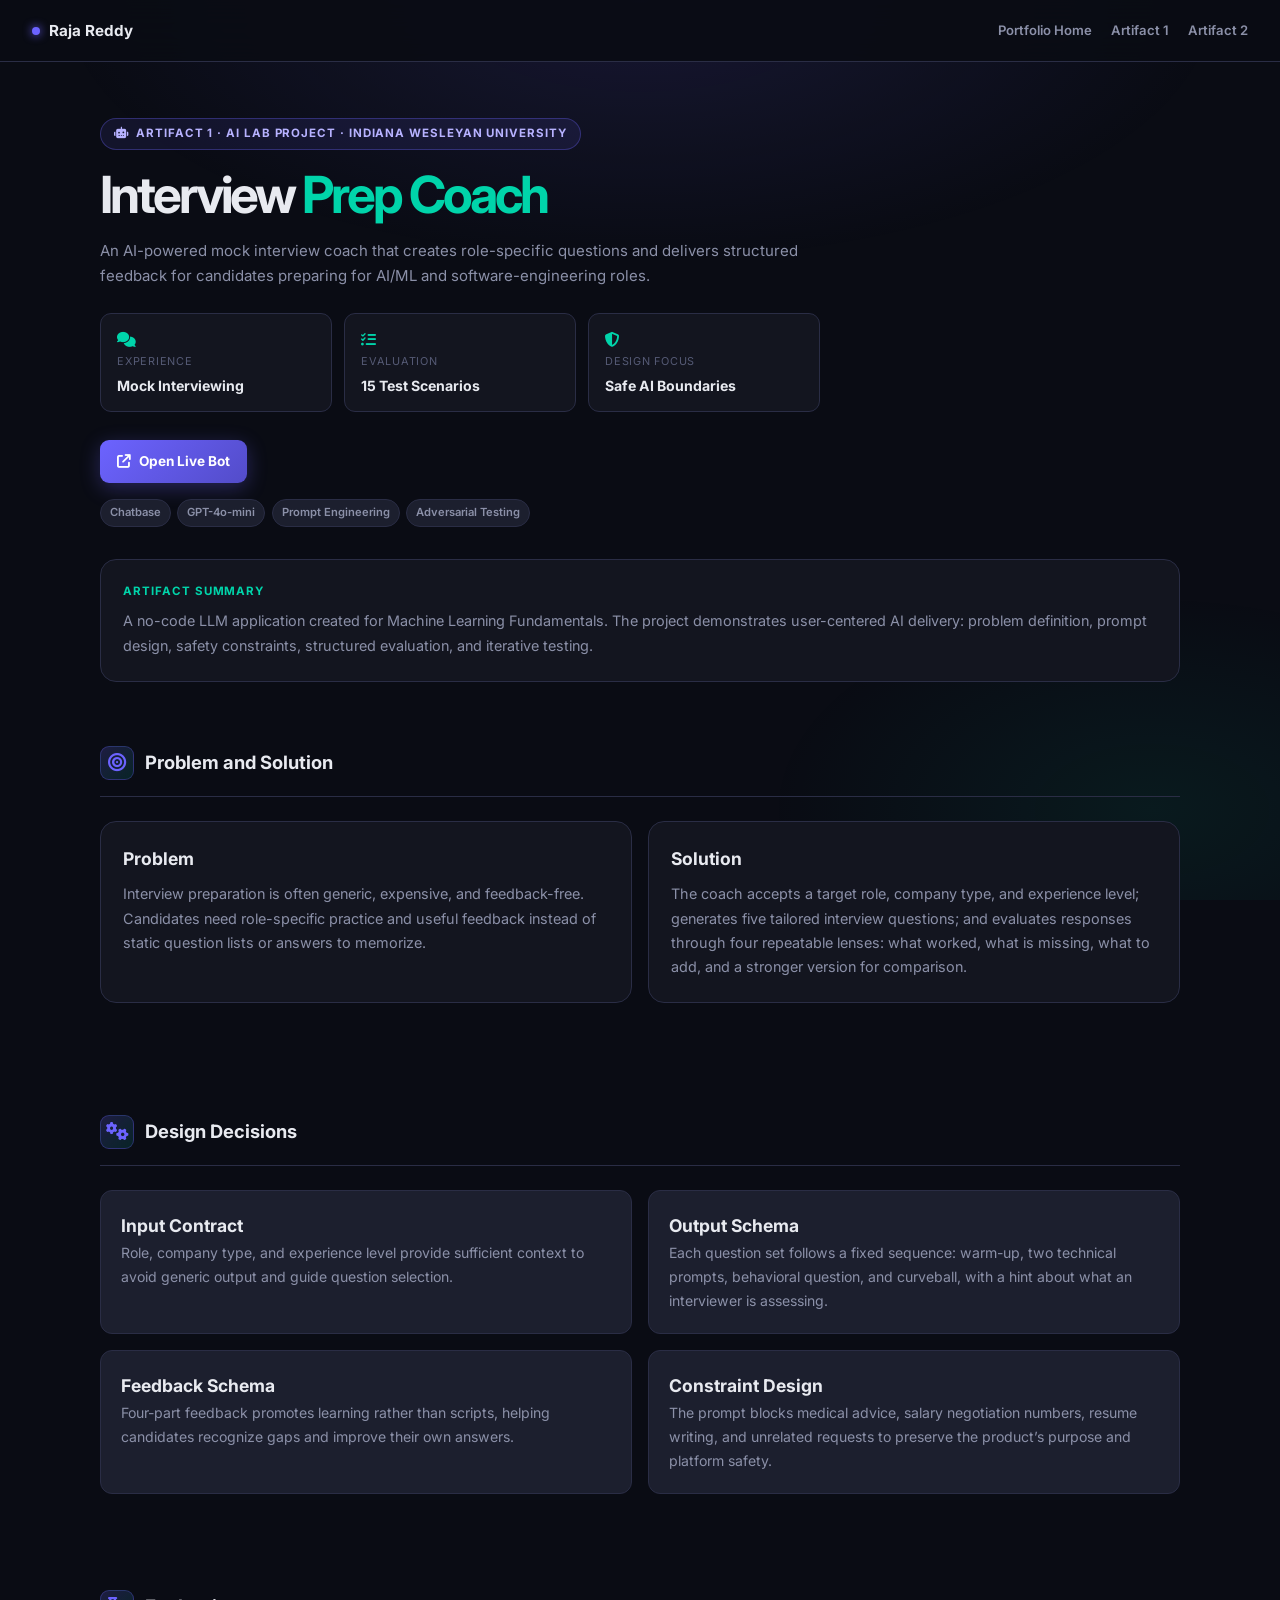
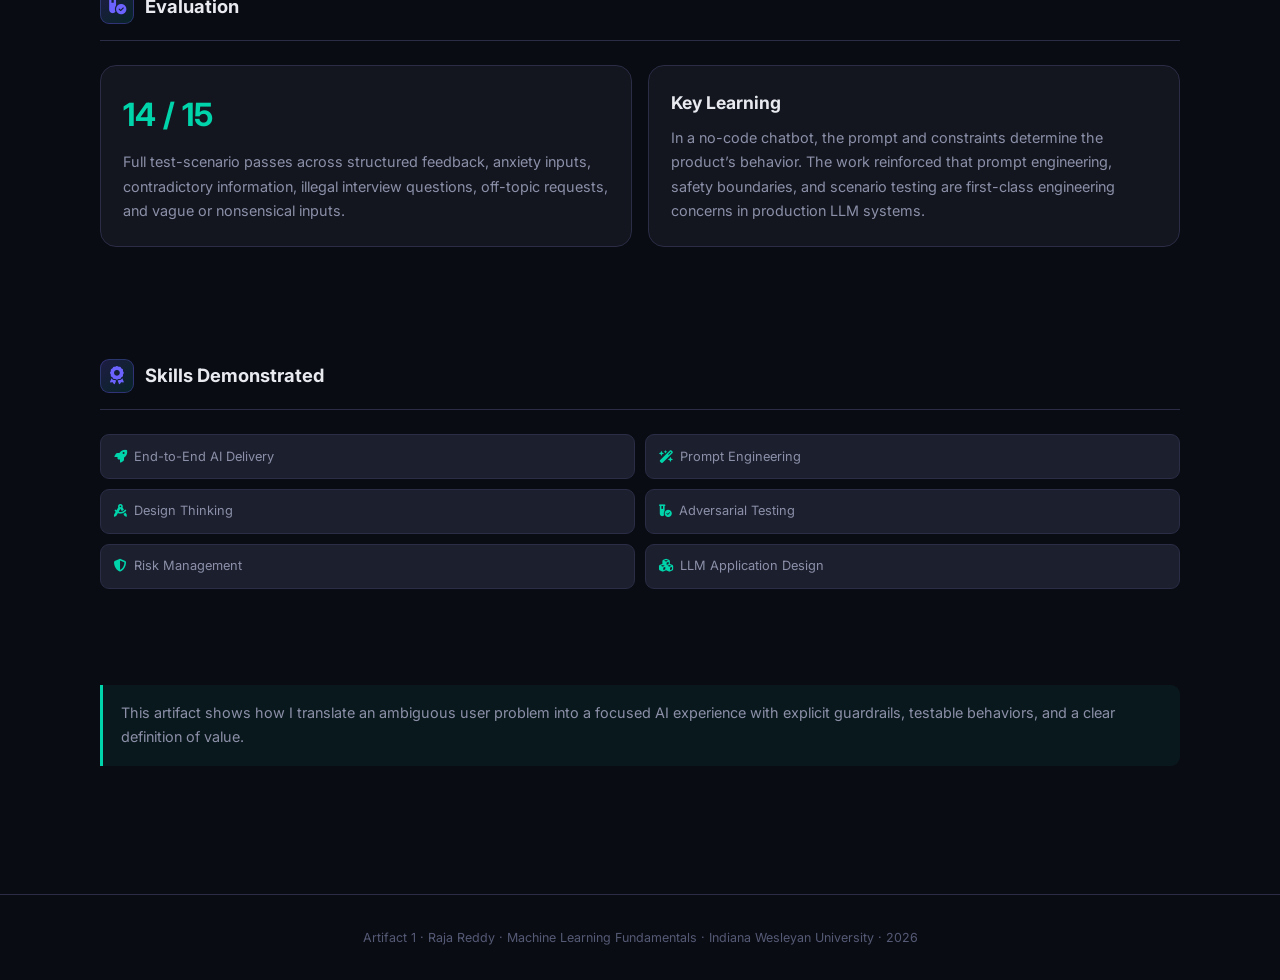
==== artifact-1.html @ a3d0f8ee "Reorganize portfolio into artifact pages" ====
<!doctype html>
<html lang="en">
<head>
  <meta charset="utf-8" />
  <meta name="viewport" content="width=device-width, initial-scale=1" />
  <title>Artifact 1 | Interview Prep Coach</title>
  <link rel="preconnect" href="https://fonts.googleapis.com" />
  <link rel="preconnect" href="https://fonts.gstatic.com" crossorigin />
  <link href="https://fonts.googleapis.com/css2?family=Inter:wght@400;500;600;700;800&family=JetBrains+Mono:wght@400;500&display=swap" rel="stylesheet" />
  <link href="https://cdnjs.cloudflare.com/ajax/libs/font-awesome/6.5.0/css/all.min.css" rel="stylesheet" />
  <link href="portfolio.css" rel="stylesheet" />
</head>
<body>
  <nav><a class="brand" href="home.html"><span class="brand-dot"></span> Raja Reddy</a><div class="nav-links"><a href="home.html">Portfolio Home</a><a href="artifact-1.html">Artifact 1</a><a href="artifact-2.html">Artifact 2</a></div></nav>
  <main class="wrap content">
    <header class="page-hero"><span class="eyebrow"><i class="fa-solid fa-robot"></i> Artifact 1 · AI Lab Project · Indiana Wesleyan University</span><h1>Interview <span>Prep Coach</span></h1><p>An AI-powered mock interview coach that creates role-specific questions and delivers structured feedback for candidates preparing for AI/ML and software-engineering roles.</p><div class="artifact-stats"><div class="artifact-stat"><i class="fa-solid fa-comments"></i><span>Experience</span><strong>Mock Interviewing</strong></div><div class="artifact-stat"><i class="fa-solid fa-list-check"></i><span>Evaluation</span><strong>15 Test Scenarios</strong></div><div class="artifact-stat"><i class="fa-solid fa-shield-halved"></i><span>Design Focus</span><strong>Safe AI Boundaries</strong></div></div><div class="buttons" style="justify-content:flex-start"><a class="btn btn-primary" target="_blank" href="https://www.chatbase.co/B_hX8l5FC4GH_uthtMgUL/help"><i class="fa-solid fa-arrow-up-right-from-square"></i> Open Live Bot</a></div><div class="chips"><span class="chip">Chatbase</span><span class="chip">GPT-4o-mini</span><span class="chip">Prompt Engineering</span><span class="chip">Adversarial Testing</span></div></header>
    <section class="card"><div class="label" style="margin-bottom:.5rem">Artifact Summary</div><p>A no-code LLM application created for Machine Learning Fundamentals. The project demonstrates user-centered AI delivery: problem definition, prompt design, safety constraints, structured evaluation, and iterative testing.</p></section>
    <section class="section"><div class="section-title"><h2><span class="icon"><i class="fa-solid fa-bullseye"></i></span>Problem and Solution</h2></div><div class="two-col"><div class="card"><h3>Problem</h3><p>Interview preparation is often generic, expensive, and feedback-free. Candidates need role-specific practice and useful feedback instead of static question lists or answers to memorize.</p></div><div class="card"><h3>Solution</h3><p>The coach accepts a target role, company type, and experience level; generates five tailored interview questions; and evaluates responses through four repeatable lenses: what worked, what is missing, what to add, and a stronger version for comparison.</p></div></div></section>
    <section class="section"><div class="section-title"><h2><span class="icon"><i class="fa-solid fa-gears"></i></span>Design Decisions</h2></div><div class="two-col"><div class="case-card"><h3>Input Contract</h3><p>Role, company type, and experience level provide sufficient context to avoid generic output and guide question selection.</p></div><div class="case-card"><h3>Output Schema</h3><p>Each question set follows a fixed sequence: warm-up, two technical prompts, behavioral question, and curveball, with a hint about what an interviewer is assessing.</p></div><div class="case-card"><h3>Feedback Schema</h3><p>Four-part feedback promotes learning rather than scripts, helping candidates recognize gaps and improve their own answers.</p></div><div class="case-card"><h3>Constraint Design</h3><p>The prompt blocks medical advice, salary negotiation numbers, resume writing, and unrelated requests to preserve the product’s purpose and platform safety.</p></div></div></section>
    <section class="section"><div class="section-title"><h2><span class="icon"><i class="fa-solid fa-vial-circle-check"></i></span>Evaluation</h2></div><div class="two-col"><div class="card"><h3 style="color:var(--accent2);font-size:2rem">14 / 15</h3><p>Full test-scenario passes across structured feedback, anxiety inputs, contradictory information, illegal interview questions, off-topic requests, and vague or nonsensical inputs.</p></div><div class="card"><h3>Key Learning</h3><p>In a no-code chatbot, the prompt and constraints determine the product’s behavior. The work reinforced that prompt engineering, safety boundaries, and scenario testing are first-class engineering concerns in production LLM systems.</p></div></div></section>
    <section class="section"><div class="section-title"><h2><span class="icon"><i class="fa-solid fa-award"></i></span>Skills Demonstrated</h2></div><div class="skill-list"><div class="skill"><i class="fa-solid fa-rocket"></i>End-to-End AI Delivery</div><div class="skill"><i class="fa-solid fa-wand-magic-sparkles"></i>Prompt Engineering</div><div class="skill"><i class="fa-solid fa-compass-drafting"></i>Design Thinking</div><div class="skill"><i class="fa-solid fa-vial-circle-check"></i>Adversarial Testing</div><div class="skill"><i class="fa-solid fa-shield-halved"></i>Risk Management</div><div class="skill"><i class="fa-solid fa-cubes"></i>LLM Application Design</div></div></section>
    <section class="section"><div class="callout">This artifact shows how I translate an ambiguous user problem into a focused AI experience with explicit guardrails, testable behaviors, and a clear definition of value.</div></section>
  </main>
  <footer>Artifact 1 · Raja Reddy · Machine Learning Fundamentals · Indiana Wesleyan University · 2026</footer>
</body>
</html>
---- portfolio.css ----
:root { --bg:#0a0c14; --surface:#13151f; --surface2:#1c1f2e; --border:#2a2d45; --accent:#6c63ff; --accent2:#00d4aa; --text:#e8eaf0; --muted:#8b90a8; --dim:#555a75; --radius:16px; }
* { box-sizing:border-box; margin:0; }
html { scroll-behavior:smooth; }
body { background:var(--bg); color:var(--text); font:15px/1.7 Inter, sans-serif; }
body::before { content:""; position:fixed; inset:0; z-index:-1; pointer-events:none; background:radial-gradient(ellipse 70% 45% at 50% 0%,rgba(108,99,255,.13),transparent 65%),radial-gradient(ellipse 50% 40% at 90% 90%,rgba(0,212,170,.07),transparent 60%); }
nav { height:62px; padding:0 2rem; display:flex; justify-content:space-between; align-items:center; position:sticky; top:0; z-index:5; background:rgba(10,12,20,.92); backdrop-filter:blur(16px); border-bottom:1px solid var(--border); }
.brand { color:var(--text); text-decoration:none; display:flex; align-items:center; gap:.55rem; font-size:.95rem; font-weight:700; }
.brand-dot { width:8px; height:8px; border-radius:50%; background:var(--accent); box-shadow:0 0 10px var(--accent); }
.nav-links { display:flex; gap:1.2rem; }
.nav-links a { color:var(--muted); font-size:.82rem; font-weight:600; text-decoration:none; }
.nav-links a:hover { color:var(--accent2); }
.wrap { width:min(1080px,calc(100% - 3rem)); margin:auto; }
.hero { min-height:390px; display:flex; align-items:center; text-align:center; padding:5rem 0 3.5rem; }
.hero-content { max-width:760px; margin:auto; }
.eyebrow { display:inline-flex; align-items:center; gap:.45rem; border:1px solid rgba(108,99,255,.32); background:rgba(108,99,255,.1); color:#b7b2ff; border-radius:999px; padding:5px 13px; font-size:.72rem; font-weight:700; letter-spacing:.08em; text-transform:uppercase; }
h1 { margin:1rem 0; font-size:clamp(2.2rem,6vw,4rem); letter-spacing:-.06em; line-height:1.1; }
h1 span { color:var(--accent2); }
.hero p { margin:auto; max-width:680px; color:var(--muted); font-size:1.03rem; }
.buttons { display:flex; justify-content:center; gap:.75rem; flex-wrap:wrap; margin-top:1.8rem; }
.btn { display:inline-flex; align-items:center; gap:.5rem; border-radius:9px; padding:10px 17px; font-weight:700; font-size:.85rem; text-decoration:none; transition:.2s; }
.btn-primary { background:linear-gradient(135deg,var(--accent),#534cc9); color:white; box-shadow:0 5px 20px rgba(108,99,255,.3); }
.btn-secondary { color:var(--text); border:1px solid var(--border); background:var(--surface); }
.btn:hover { transform:translateY(-2px); }
.section { padding:3rem 0; }
.section-title { display:flex; align-items:center; justify-content:space-between; gap:1rem; border-bottom:1px solid var(--border); padding-bottom:1rem; margin-bottom:1.5rem; }
.section-title h2 { font-size:1.15rem; }
.icon { width:34px; height:34px; border-radius:9px; display:inline-grid; place-items:center; background:linear-gradient(135deg,rgba(108,99,255,.2),rgba(0,212,170,.12)); border:1px solid rgba(108,99,255,.3); color:var(--accent); margin-right:.7rem; }
.label { color:var(--accent2); font-size:.72rem; font-weight:700; letter-spacing:.08em; text-transform:uppercase; }
.project-grid { display:grid; grid-template-columns:repeat(2,minmax(0,1fr)); gap:1.25rem; }
.project { position:relative; overflow:hidden; padding:2rem; min-height:350px; background:var(--surface); border:1px solid var(--border); border-radius:var(--radius); text-decoration:none; color:var(--text); transition:.25s; }
.project::after { content:""; position:absolute; width:180px; height:180px; top:-85px; right:-55px; border-radius:50%; background:radial-gradient(circle,rgba(108,99,255,.28),transparent 68%); pointer-events:none; }
.project.two::after { background:radial-gradient(circle,rgba(0,212,170,.22),transparent 68%); }
.project:hover { transform:translateY(-5px); border-color:rgba(108,99,255,.7); box-shadow:0 16px 40px rgba(0,0,0,.25); }
.project.two:hover { border-color:rgba(0,212,170,.65); }
.project-icon { position:relative; z-index:1; display:grid; place-items:center; width:46px; height:46px; border-radius:13px; background:linear-gradient(135deg,rgba(108,99,255,.3),rgba(108,99,255,.08)); border:1px solid rgba(108,99,255,.35); color:#c7c4ff; font-size:1.15rem; margin-bottom:1.15rem; }
.project.two .project-icon { background:linear-gradient(135deg,rgba(0,212,170,.25),rgba(0,212,170,.06)); border-color:rgba(0,212,170,.35); color:var(--accent2); }
.project-number { color:var(--accent2); font:700 .75rem 'JetBrains Mono',monospace; letter-spacing:.1em; }
.project h3 { font-size:1.35rem; line-height:1.25; margin:.8rem 0; }
.project p { color:var(--muted); font-size:.9rem; max-width:420px; }
.project-footer { position:absolute; bottom:1.6rem; left:2rem; right:2rem; display:flex; justify-content:space-between; align-items:center; color:var(--accent2); font-size:.8rem; font-weight:700; }
.chips { display:flex; flex-wrap:wrap; gap:.4rem; margin-top:1rem; }
.chip { color:var(--muted); border:1px solid var(--border); background:var(--surface2); border-radius:999px; padding:3px 9px; font-size:.7rem; font-weight:600; }
.profile { display:grid; grid-template-columns:1.1fr .9fr; gap:1.25rem; }
.panel { background:var(--surface); border:1px solid var(--border); padding:1.5rem; border-radius:var(--radius); }
.panel p { color:var(--muted); font-size:.9rem; }
.profile-story { font-size:.92rem; line-height:1.8; }
.profile-story strong { color:var(--text); }
.metric-grid { display:grid; grid-template-columns:repeat(3,1fr); gap:.65rem; margin-top:1.15rem; }
.metric { background:var(--surface2); border:1px solid var(--border); border-radius:10px; padding:.7rem; }
.metric strong { display:block; color:var(--accent2); font-size:1.15rem; line-height:1.1; }
.metric span { display:block; color:var(--dim); font-size:.65rem; font-weight:700; letter-spacing:.06em; margin-top:.25rem; text-transform:uppercase; }
.focus-list { display:grid; gap:.65rem; }
.focus-item { display:flex; gap:.65rem; align-items:flex-start; background:var(--surface2); border:1px solid var(--border); padding:.75rem; border-radius:10px; }
.focus-item i { color:var(--accent2); width:18px; margin-top:.18rem; }
.focus-item strong { display:block; color:var(--text); font-size:.82rem; }
.focus-item span { display:block; color:var(--muted); font-size:.75rem; line-height:1.5; margin-top:.1rem; }
.skill-list { display:grid; grid-template-columns:repeat(2,1fr); gap:.65rem; }
.cert-row { display:flex; flex-wrap:wrap; gap:.5rem; margin-top:.9rem; }
.cert { background:rgba(108,99,255,.1); border:1px solid rgba(108,99,255,.25); color:#c8c5ff; border-radius:8px; padding:5px 9px; font-size:.72rem; font-weight:600; }
.cert i { color:var(--accent2); margin-right:.3rem; }
.skill { background:var(--surface2); color:var(--muted); border:1px solid var(--border); border-radius:9px; padding:.65rem .8rem; font-size:.8rem; }
.skill i { color:var(--accent2); margin-right:.45rem; }
.contact { padding:1.5rem; border:1px solid var(--border); border-radius:var(--radius); background:linear-gradient(120deg,rgba(108,99,255,.1),rgba(0,212,170,.05)); display:flex; justify-content:space-between; gap:1.5rem; align-items:center; }
.contact p { color:var(--muted); font-size:.88rem; }
.page-hero { padding:3.5rem 0 2rem; }
.page-hero h1 { font-size:clamp(1.9rem,5vw,3.2rem); max-width:850px; }
.page-hero p { color:var(--muted); max-width:760px; }
.artifact-stats { display:grid; grid-template-columns:repeat(3,1fr); gap:.75rem; margin:1.5rem 0; max-width:720px; }
.artifact-stat { background:var(--surface); border:1px solid var(--border); border-radius:11px; padding:.8rem 1rem; }
.artifact-stat i { color:var(--accent2); margin-right:.4rem; }
.artifact-stat strong { display:block; color:var(--text); font-size:.88rem; margin-top:.2rem; }
.artifact-stat span { color:var(--dim); display:block; font-size:.68rem; text-transform:uppercase; letter-spacing:.07em; }
.content { padding-bottom:5rem; }
.card { background:var(--surface); border:1px solid var(--border); padding:1.4rem; border-radius:var(--radius); margin-bottom:1rem; }
.card h3, .card h4 { color:var(--text); margin-bottom:.5rem; }
.card p { color:var(--muted); font-size:.9rem; }
.two-col { display:grid; grid-template-columns:repeat(2,minmax(0,1fr)); gap:1rem; }
.case-card { background:var(--surface2); border:1px solid var(--border); border-radius:12px; padding:1.25rem; }
.case-card.deep { border-color:rgba(0,212,170,.4); }
.case-card p, li { color:var(--muted); font-size:.88rem; }
ul { padding-left:1.1rem; margin-top:.75rem; }
li { margin:.4rem 0; }
table { width:100%; border-collapse:collapse; font-size:.83rem; }
th { color:var(--dim); text-transform:uppercase; text-align:left; font-size:.68rem; letter-spacing:.08em; }
th,td { border-bottom:1px solid var(--border); padding:.7rem; vertical-align:top; color:var(--muted); }
td:first-child { color:var(--accent2); font:600 .77rem 'JetBrains Mono',monospace; }
.callout { border-left:3px solid var(--accent2); background:rgba(0,212,170,.06); padding:1rem 1.15rem; border-radius:0 9px 9px 0; color:var(--muted); font-size:.9rem; }
footer { padding:2rem; text-align:center; border-top:1px solid var(--border); color:var(--dim); font-size:.78rem; }
@media(max-width:700px) { nav { padding:0 1rem; } .nav-links { gap:.65rem; } .nav-links a:not(:last-child) { display:none; } .wrap { width:min(100% - 2rem,1080px); } .project-grid,.profile,.two-col { grid-template-columns:1fr; } .metric-grid,.artifact-stats { grid-template-columns:1fr; } .artifact-stats { grid-template-columns:1fr; } .project { min-height:290px; } .hero { min-height:360px; } .contact { align-items:flex-start; flex-direction:column; } table { display:block; overflow-x:auto; } }
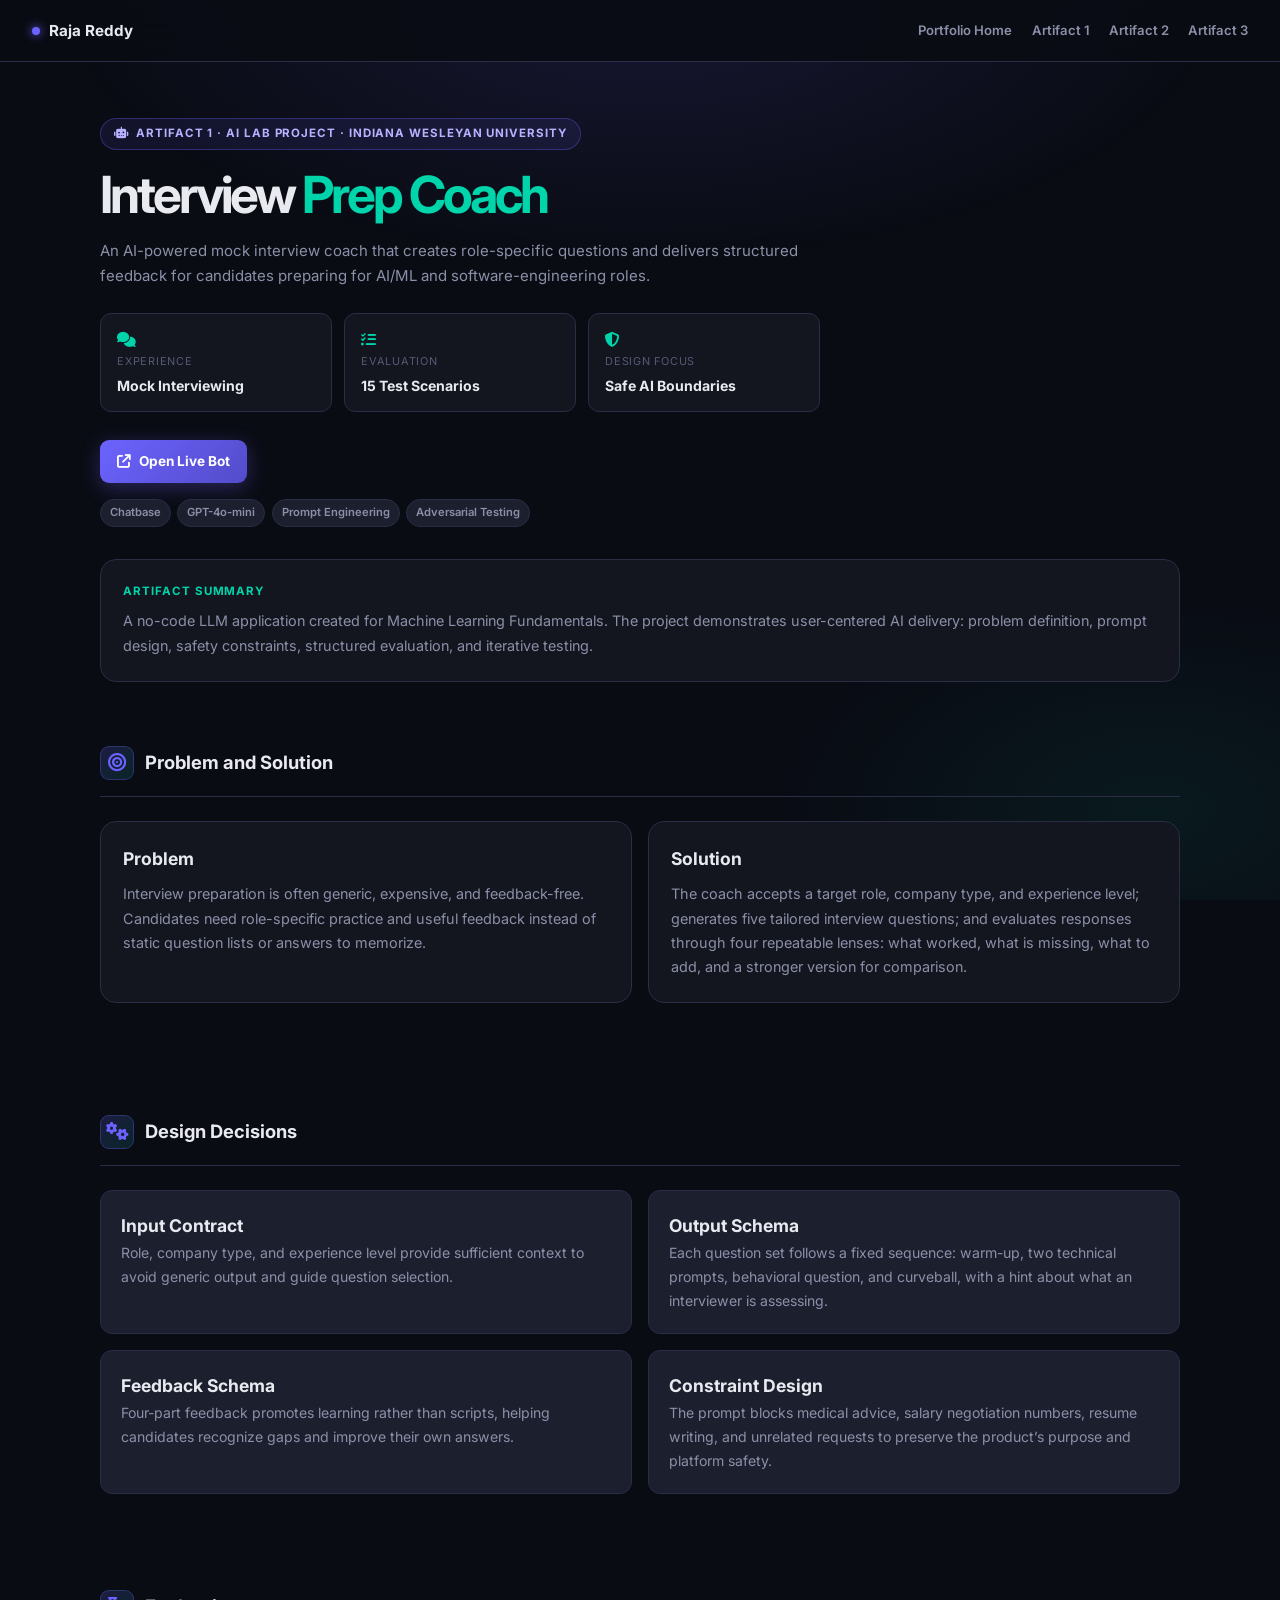
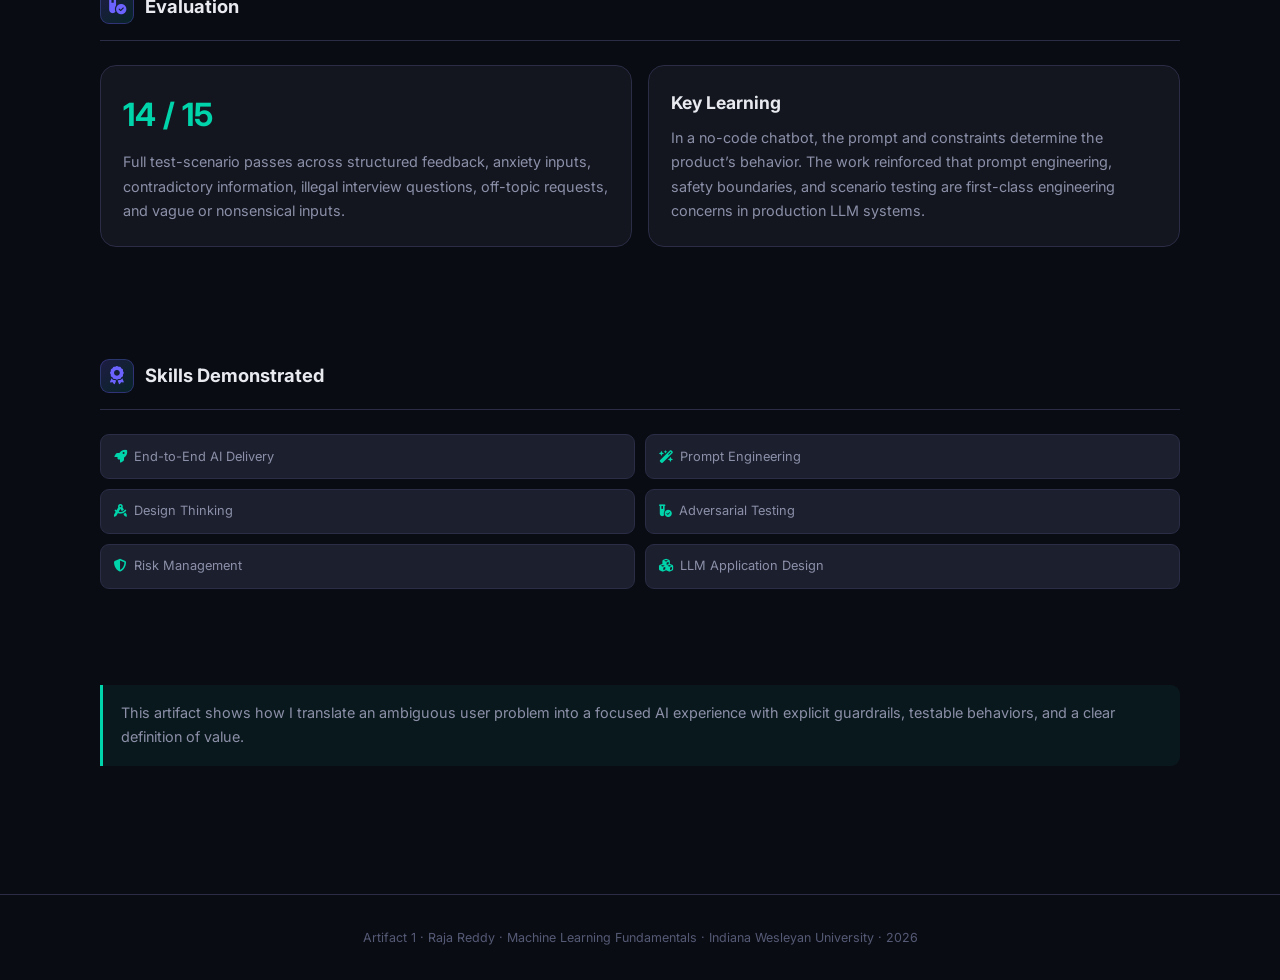
==== commit c67f42ee: "Add Artifact 3: Communicating ML for Learning" ====
--- a/artifact-1.html
+++ b/artifact-1.html
@@ -11,7 +11,7 @@
   <link href="portfolio.css" rel="stylesheet" />
 </head>
 <body>
-  <nav><a class="brand" href="home.html"><span class="brand-dot"></span> Raja Reddy</a><div class="nav-links"><a href="home.html">Portfolio Home</a><a href="artifact-1.html">Artifact 1</a><a href="artifact-2.html">Artifact 2</a></div></nav>
+  <nav><a class="brand" href="home.html"><span class="brand-dot"></span> Raja Reddy</a><div class="nav-links"><a href="home.html">Portfolio Home</a><a href="artifact-1.html">Artifact 1</a><a href="artifact-2.html">Artifact 2</a><a href="artifact-3.html">Artifact 3</a></div></nav>
   <main class="wrap content">
     <header class="page-hero"><span class="eyebrow"><i class="fa-solid fa-robot"></i> Artifact 1 · AI Lab Project · Indiana Wesleyan University</span><h1>Interview <span>Prep Coach</span></h1><p>An AI-powered mock interview coach that creates role-specific questions and delivers structured feedback for candidates preparing for AI/ML and software-engineering roles.</p><div class="artifact-stats"><div class="artifact-stat"><i class="fa-solid fa-comments"></i><span>Experience</span><strong>Mock Interviewing</strong></div><div class="artifact-stat"><i class="fa-solid fa-list-check"></i><span>Evaluation</span><strong>15 Test Scenarios</strong></div><div class="artifact-stat"><i class="fa-solid fa-shield-halved"></i><span>Design Focus</span><strong>Safe AI Boundaries</strong></div></div><div class="buttons" style="justify-content:flex-start"><a class="btn btn-primary" target="_blank" href="https://www.chatbase.co/B_hX8l5FC4GH_uthtMgUL/help"><i class="fa-solid fa-arrow-up-right-from-square"></i> Open Live Bot</a></div><div class="chips"><span class="chip">Chatbase</span><span class="chip">GPT-4o-mini</span><span class="chip">Prompt Engineering</span><span class="chip">Adversarial Testing</span></div></header>
     <section class="card"><div class="label" style="margin-bottom:.5rem">Artifact Summary</div><p>A no-code LLM application created for Machine Learning Fundamentals. The project demonstrates user-centered AI delivery: problem definition, prompt design, safety constraints, structured evaluation, and iterative testing.</p></section>
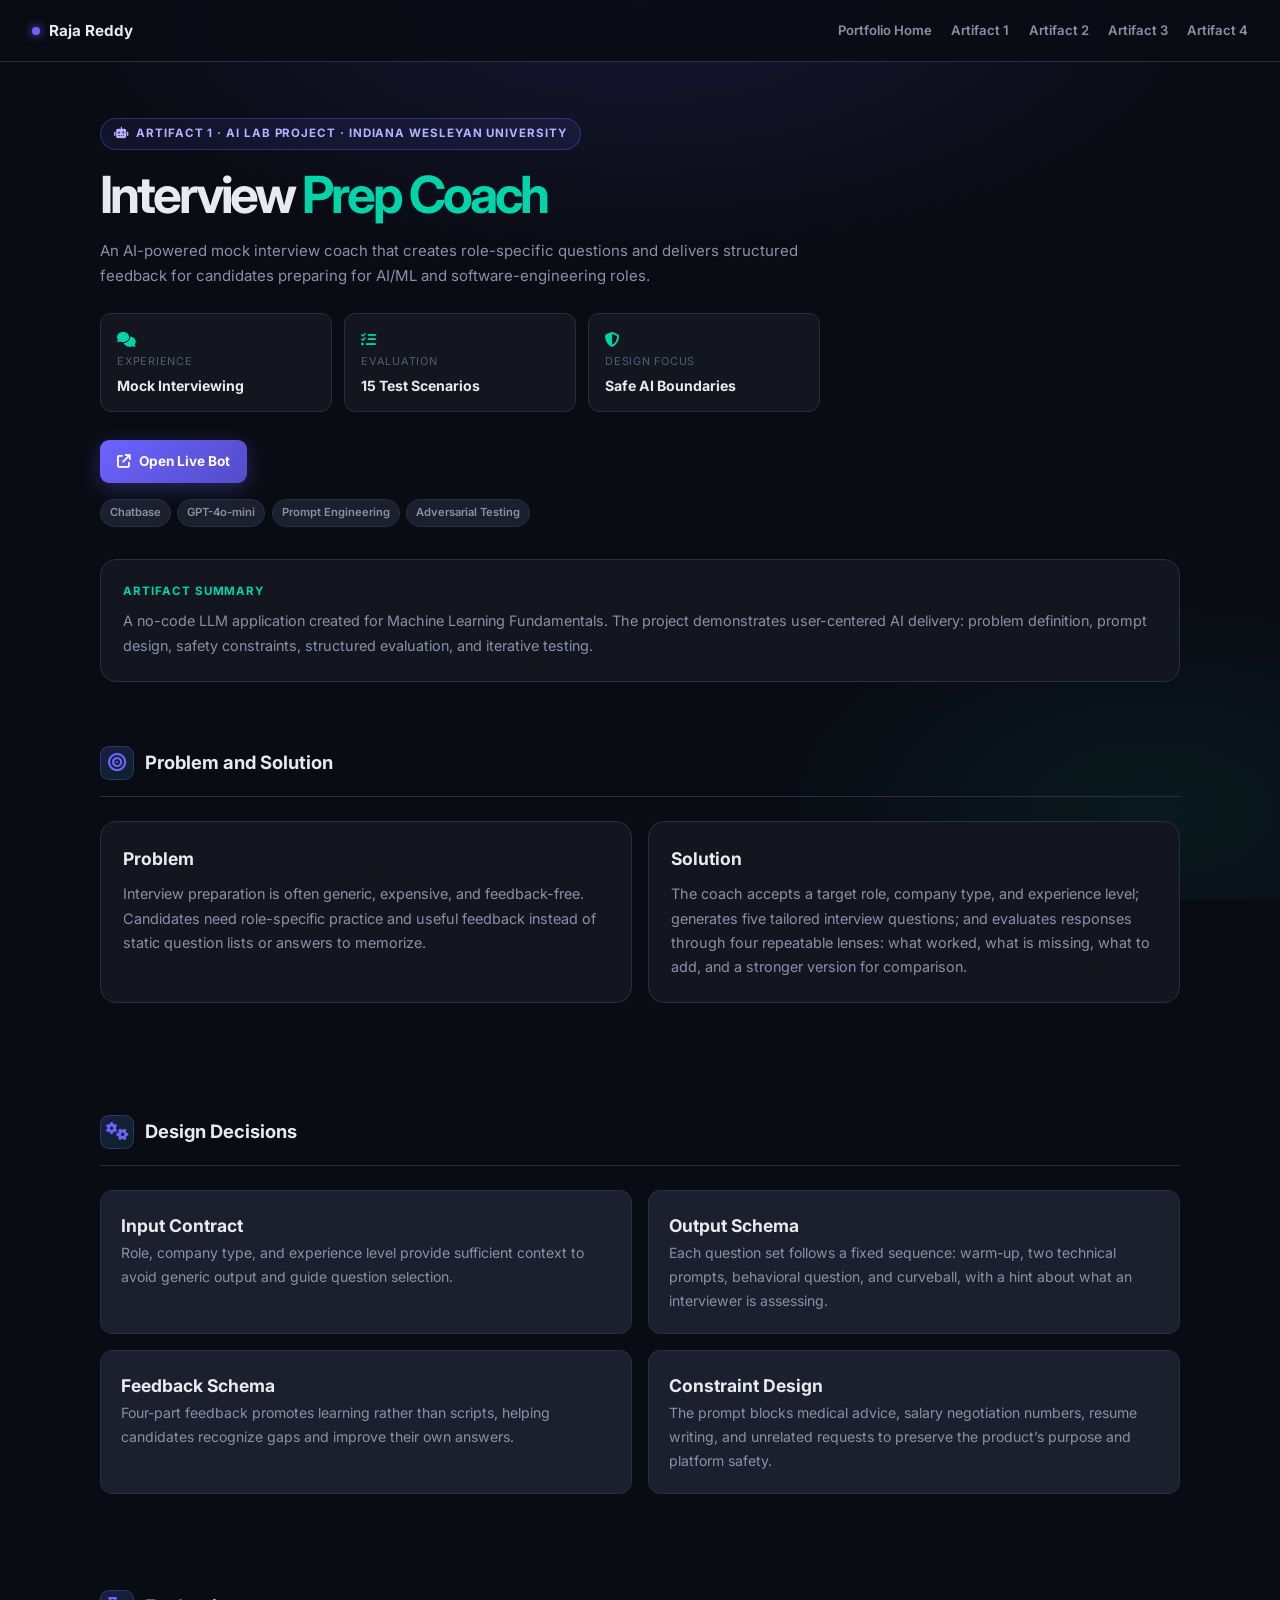
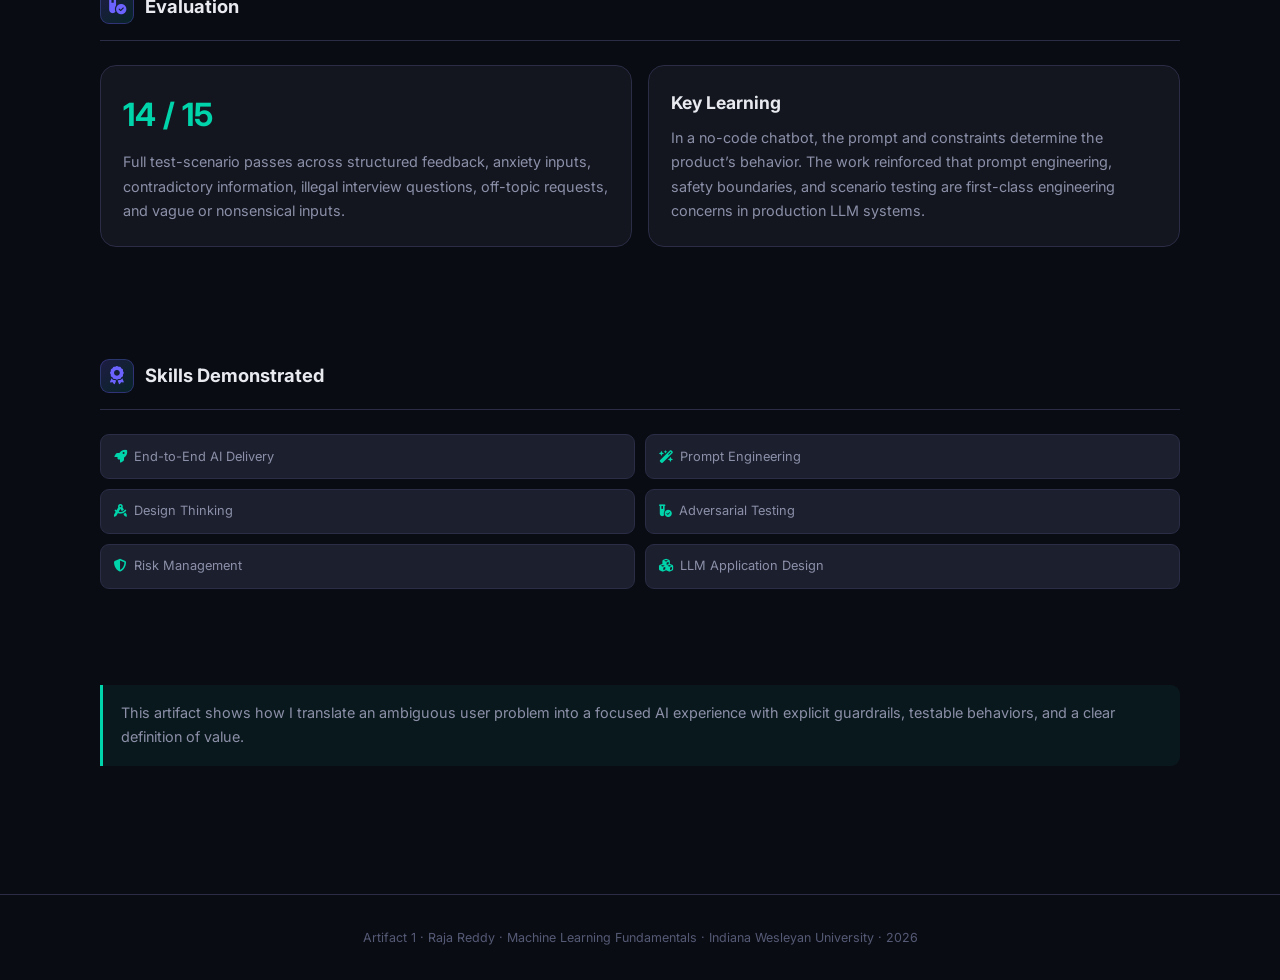
==== commit 27526f55: "Add Artifact 4: Navigating Data Challenges in ML" ====
--- a/artifact-1.html
+++ b/artifact-1.html
@@ -11,7 +11,7 @@
   <link href="portfolio.css" rel="stylesheet" />
 </head>
 <body>
-  <nav><a class="brand" href="home.html"><span class="brand-dot"></span> Raja Reddy</a><div class="nav-links"><a href="home.html">Portfolio Home</a><a href="artifact-1.html">Artifact 1</a><a href="artifact-2.html">Artifact 2</a><a href="artifact-3.html">Artifact 3</a></div></nav>
+  <nav><a class="brand" href="home.html"><span class="brand-dot"></span> Raja Reddy</a><div class="nav-links"><a href="home.html">Portfolio Home</a><a href="artifact-1.html">Artifact 1</a><a href="artifact-2.html">Artifact 2</a><a href="artifact-3.html">Artifact 3</a><a href="artifact-4.html">Artifact 4</a></div></nav>
   <main class="wrap content">
     <header class="page-hero"><span class="eyebrow"><i class="fa-solid fa-robot"></i> Artifact 1 · AI Lab Project · Indiana Wesleyan University</span><h1>Interview <span>Prep Coach</span></h1><p>An AI-powered mock interview coach that creates role-specific questions and delivers structured feedback for candidates preparing for AI/ML and software-engineering roles.</p><div class="artifact-stats"><div class="artifact-stat"><i class="fa-solid fa-comments"></i><span>Experience</span><strong>Mock Interviewing</strong></div><div class="artifact-stat"><i class="fa-solid fa-list-check"></i><span>Evaluation</span><strong>15 Test Scenarios</strong></div><div class="artifact-stat"><i class="fa-solid fa-shield-halved"></i><span>Design Focus</span><strong>Safe AI Boundaries</strong></div></div><div class="buttons" style="justify-content:flex-start"><a class="btn btn-primary" target="_blank" href="https://www.chatbase.co/B_hX8l5FC4GH_uthtMgUL/help"><i class="fa-solid fa-arrow-up-right-from-square"></i> Open Live Bot</a></div><div class="chips"><span class="chip">Chatbase</span><span class="chip">GPT-4o-mini</span><span class="chip">Prompt Engineering</span><span class="chip">Adversarial Testing</span></div></header>
     <section class="card"><div class="label" style="margin-bottom:.5rem">Artifact Summary</div><p>A no-code LLM application created for Machine Learning Fundamentals. The project demonstrates user-centered AI delivery: problem definition, prompt design, safety constraints, structured evaluation, and iterative testing.</p></section>
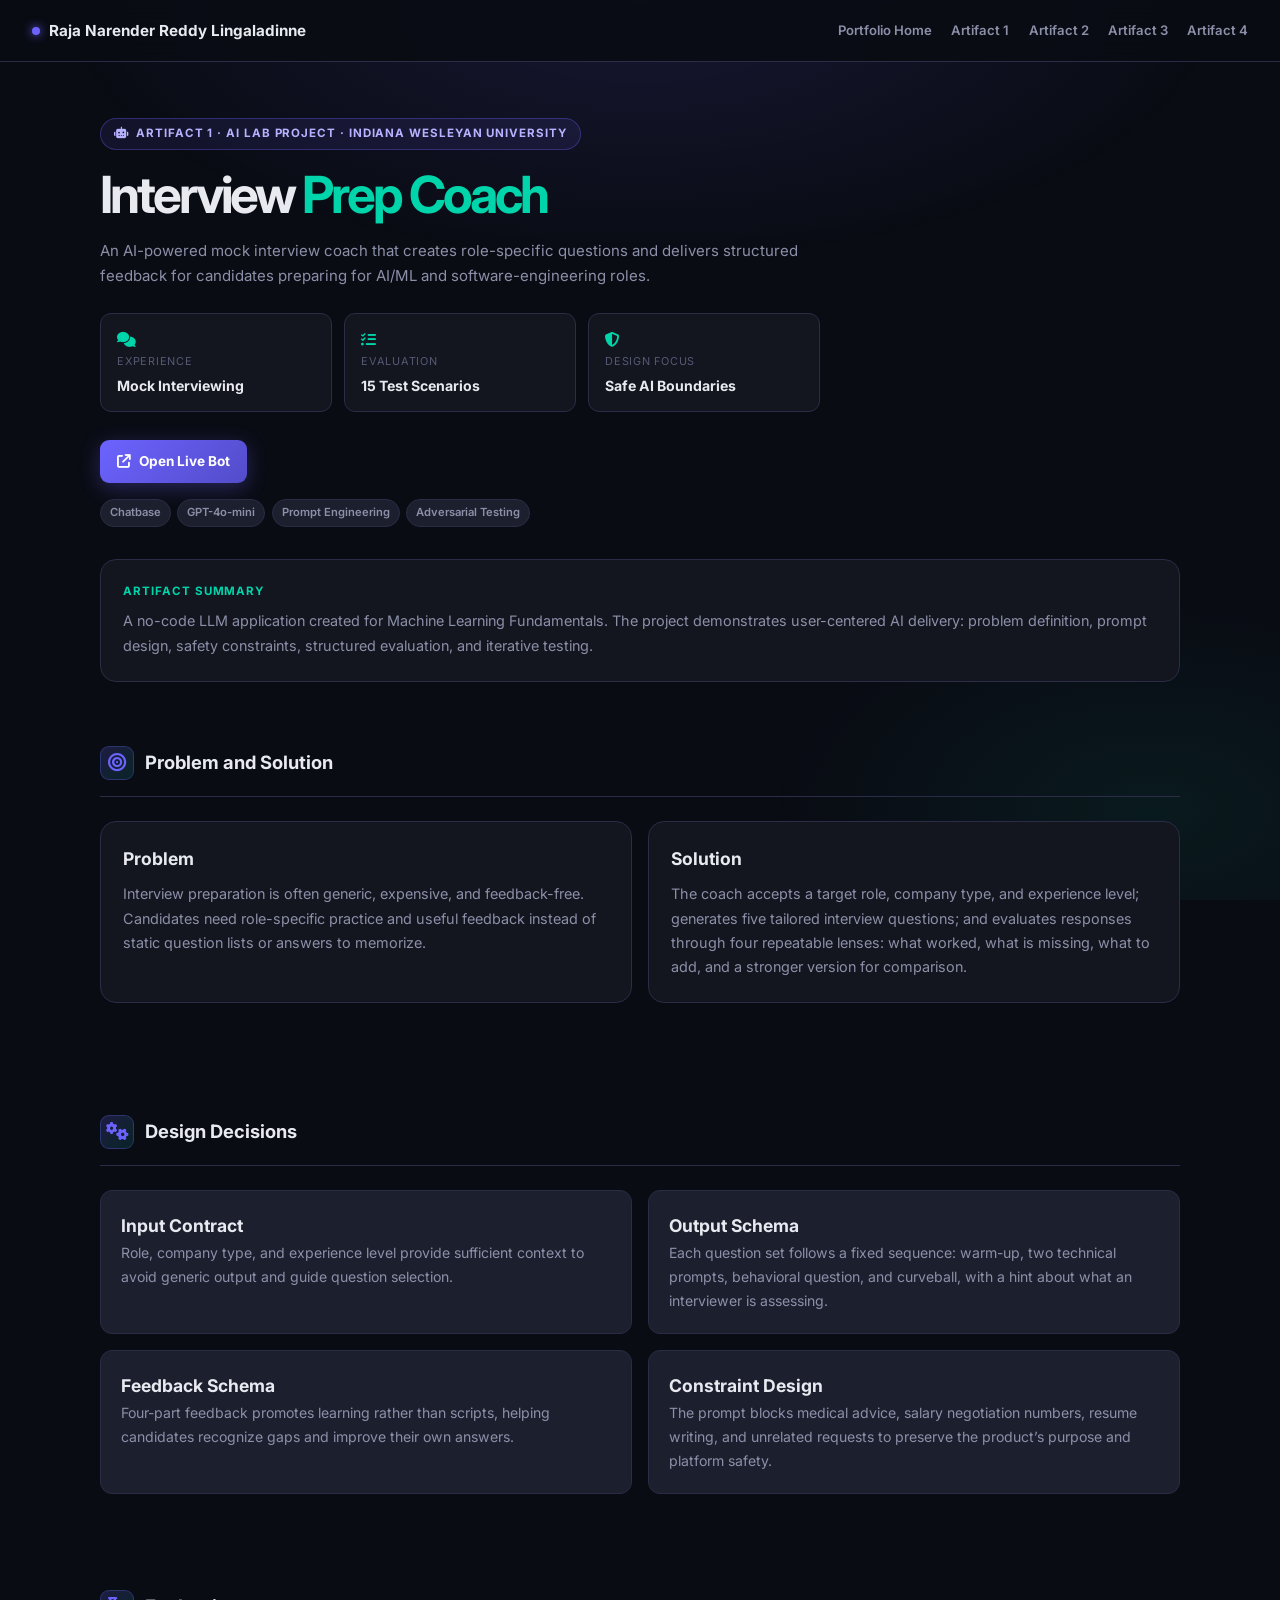
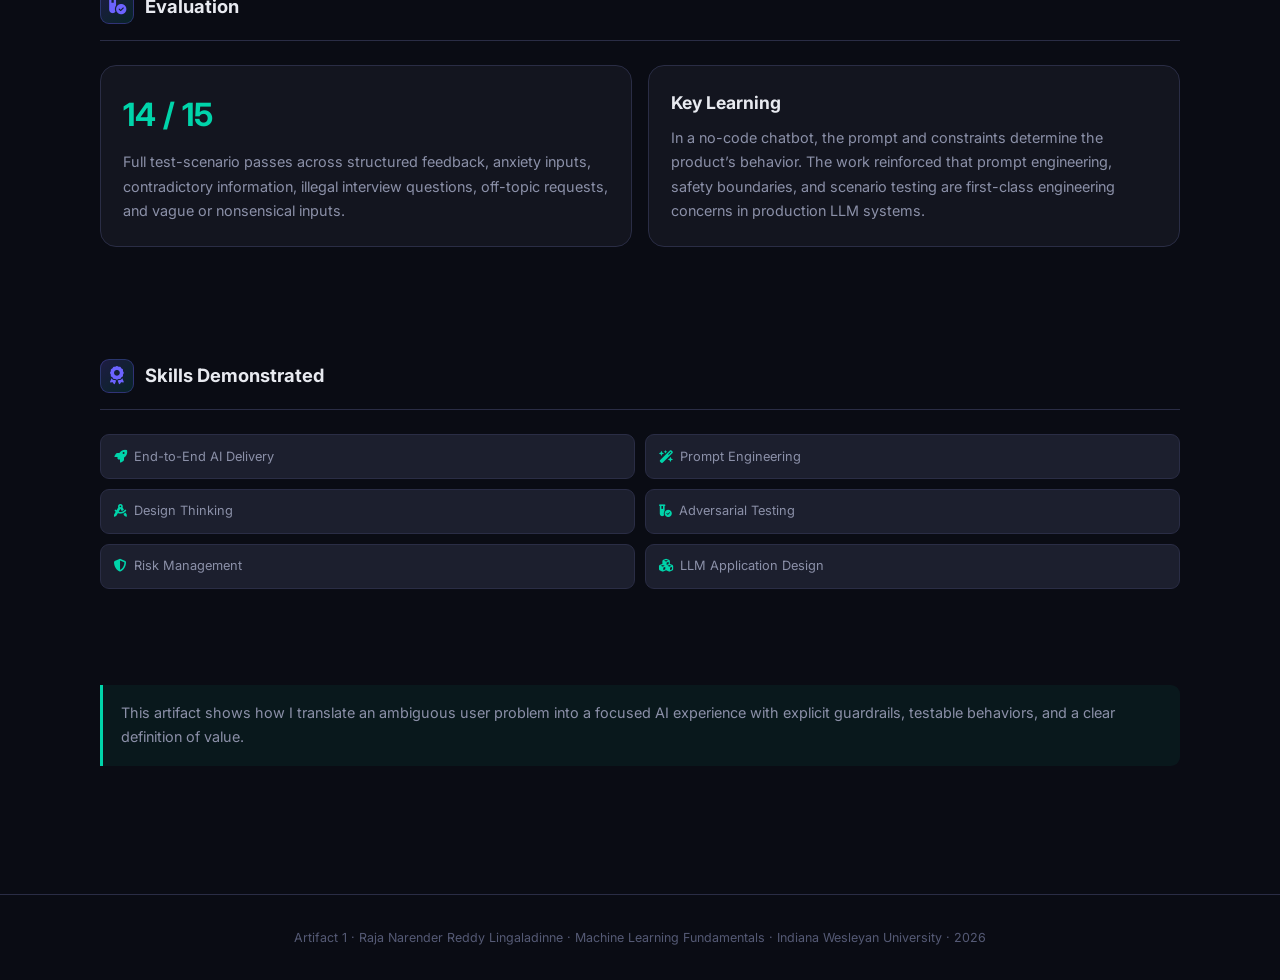
==== commit 296e60d6: "Use full name Raja Narender Reddy Lingaladinne in nav, footers, title, intro" ====
--- a/artifact-1.html
+++ b/artifact-1.html
@@ -11,7 +11,7 @@
   <link href="portfolio.css" rel="stylesheet" />
 </head>
 <body>
-  <nav><a class="brand" href="home.html"><span class="brand-dot"></span> Raja Reddy</a><div class="nav-links"><a href="home.html">Portfolio Home</a><a href="artifact-1.html">Artifact 1</a><a href="artifact-2.html">Artifact 2</a><a href="artifact-3.html">Artifact 3</a><a href="artifact-4.html">Artifact 4</a></div></nav>
+  <nav><a class="brand" href="home.html"><span class="brand-dot"></span> Raja Narender Reddy Lingaladinne</a><div class="nav-links"><a href="home.html">Portfolio Home</a><a href="artifact-1.html">Artifact 1</a><a href="artifact-2.html">Artifact 2</a><a href="artifact-3.html">Artifact 3</a><a href="artifact-4.html">Artifact 4</a></div></nav>
   <main class="wrap content">
     <header class="page-hero"><span class="eyebrow"><i class="fa-solid fa-robot"></i> Artifact 1 · AI Lab Project · Indiana Wesleyan University</span><h1>Interview <span>Prep Coach</span></h1><p>An AI-powered mock interview coach that creates role-specific questions and delivers structured feedback for candidates preparing for AI/ML and software-engineering roles.</p><div class="artifact-stats"><div class="artifact-stat"><i class="fa-solid fa-comments"></i><span>Experience</span><strong>Mock Interviewing</strong></div><div class="artifact-stat"><i class="fa-solid fa-list-check"></i><span>Evaluation</span><strong>15 Test Scenarios</strong></div><div class="artifact-stat"><i class="fa-solid fa-shield-halved"></i><span>Design Focus</span><strong>Safe AI Boundaries</strong></div></div><div class="buttons" style="justify-content:flex-start"><a class="btn btn-primary" target="_blank" href="https://www.chatbase.co/B_hX8l5FC4GH_uthtMgUL/help"><i class="fa-solid fa-arrow-up-right-from-square"></i> Open Live Bot</a></div><div class="chips"><span class="chip">Chatbase</span><span class="chip">GPT-4o-mini</span><span class="chip">Prompt Engineering</span><span class="chip">Adversarial Testing</span></div></header>
     <section class="card"><div class="label" style="margin-bottom:.5rem">Artifact Summary</div><p>A no-code LLM application created for Machine Learning Fundamentals. The project demonstrates user-centered AI delivery: problem definition, prompt design, safety constraints, structured evaluation, and iterative testing.</p></section>
@@ -21,6 +21,6 @@
     <section class="section"><div class="section-title"><h2><span class="icon"><i class="fa-solid fa-award"></i></span>Skills Demonstrated</h2></div><div class="skill-list"><div class="skill"><i class="fa-solid fa-rocket"></i>End-to-End AI Delivery</div><div class="skill"><i class="fa-solid fa-wand-magic-sparkles"></i>Prompt Engineering</div><div class="skill"><i class="fa-solid fa-compass-drafting"></i>Design Thinking</div><div class="skill"><i class="fa-solid fa-vial-circle-check"></i>Adversarial Testing</div><div class="skill"><i class="fa-solid fa-shield-halved"></i>Risk Management</div><div class="skill"><i class="fa-solid fa-cubes"></i>LLM Application Design</div></div></section>
     <section class="section"><div class="callout">This artifact shows how I translate an ambiguous user problem into a focused AI experience with explicit guardrails, testable behaviors, and a clear definition of value.</div></section>
   </main>
-  <footer>Artifact 1 · Raja Reddy · Machine Learning Fundamentals · Indiana Wesleyan University · 2026</footer>
+  <footer>Artifact 1 · Raja Narender Reddy Lingaladinne · Machine Learning Fundamentals · Indiana Wesleyan University · 2026</footer>
 </body>
 </html>
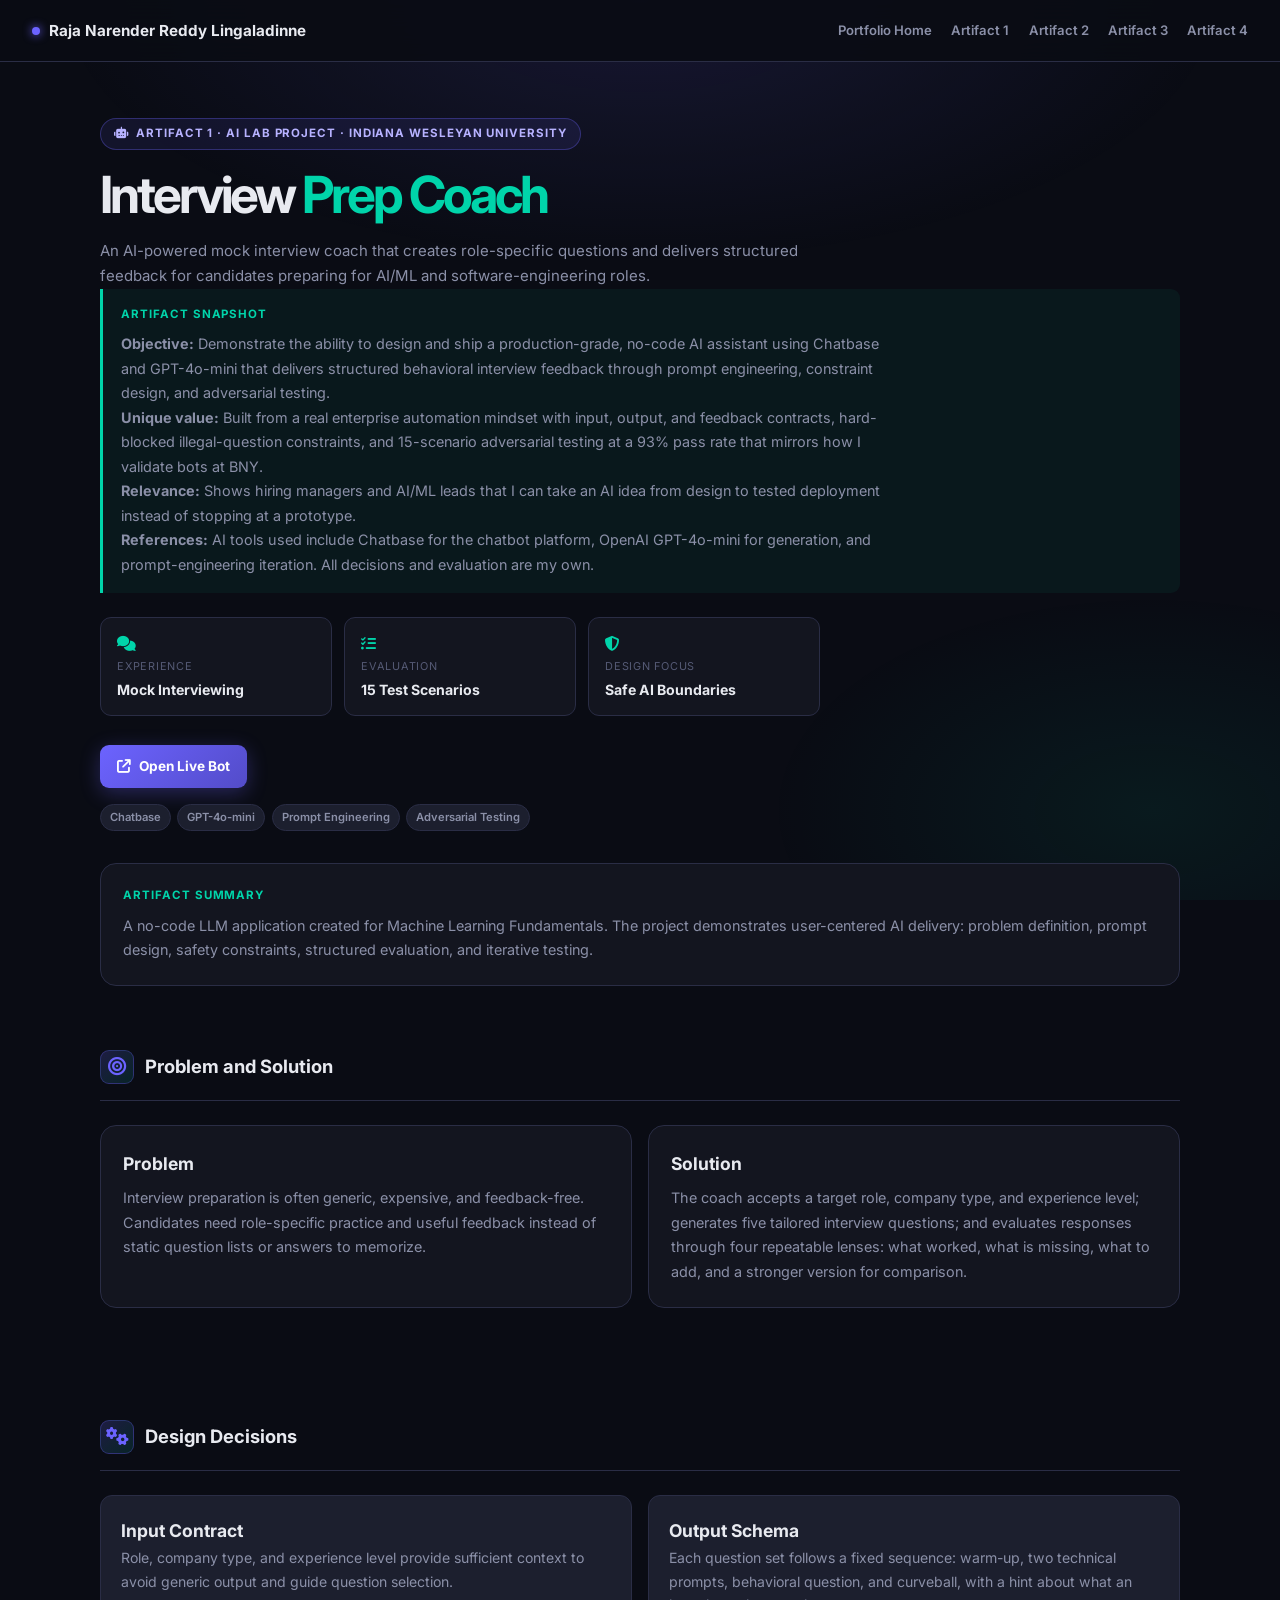
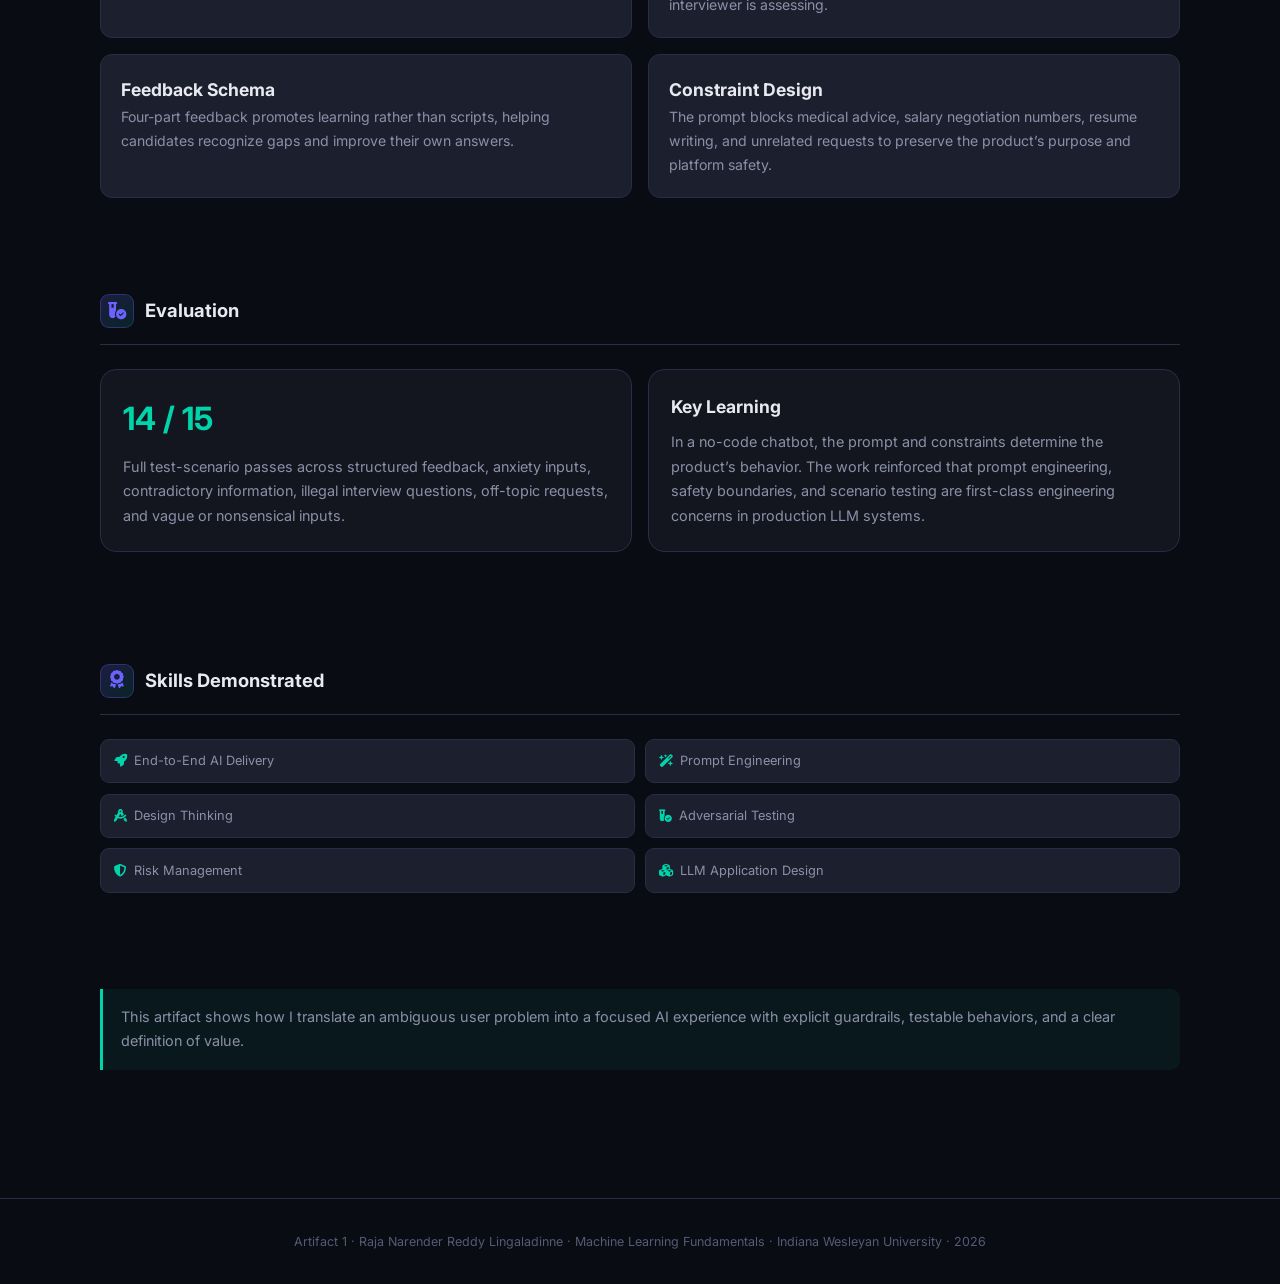
==== commit f064b0d0: "Add Artifact Snapshot blocks (Objective/Unique value/Relevance/References) to all 4 artifacts; remov" ====
--- a/artifact-1.html
+++ b/artifact-1.html
@@ -13,7 +13,15 @@
 <body>
   <nav><a class="brand" href="home.html"><span class="brand-dot"></span> Raja Narender Reddy Lingaladinne</a><div class="nav-links"><a href="home.html">Portfolio Home</a><a href="artifact-1.html">Artifact 1</a><a href="artifact-2.html">Artifact 2</a><a href="artifact-3.html">Artifact 3</a><a href="artifact-4.html">Artifact 4</a></div></nav>
   <main class="wrap content">
-    <header class="page-hero"><span class="eyebrow"><i class="fa-solid fa-robot"></i> Artifact 1 · AI Lab Project · Indiana Wesleyan University</span><h1>Interview <span>Prep Coach</span></h1><p>An AI-powered mock interview coach that creates role-specific questions and delivers structured feedback for candidates preparing for AI/ML and software-engineering roles.</p><div class="artifact-stats"><div class="artifact-stat"><i class="fa-solid fa-comments"></i><span>Experience</span><strong>Mock Interviewing</strong></div><div class="artifact-stat"><i class="fa-solid fa-list-check"></i><span>Evaluation</span><strong>15 Test Scenarios</strong></div><div class="artifact-stat"><i class="fa-solid fa-shield-halved"></i><span>Design Focus</span><strong>Safe AI Boundaries</strong></div></div><div class="buttons" style="justify-content:flex-start"><a class="btn btn-primary" target="_blank" href="https://www.chatbase.co/B_hX8l5FC4GH_uthtMgUL/help"><i class="fa-solid fa-arrow-up-right-from-square"></i> Open Live Bot</a></div><div class="chips"><span class="chip">Chatbase</span><span class="chip">GPT-4o-mini</span><span class="chip">Prompt Engineering</span><span class="chip">Adversarial Testing</span></div></header>
+    <header class="page-hero"><span class="eyebrow"><i class="fa-solid fa-robot"></i> Artifact 1 · AI Lab Project · Indiana Wesleyan University</span><h1>Interview <span>Prep Coach</span></h1><p>An AI-powered mock interview coach that creates role-specific questions and delivers structured feedback for candidates preparing for AI/ML and software-engineering roles.</p>
+<div class="callout">
+<div class="label" style="margin-bottom:.5rem">Artifact Snapshot</div>
+<p><strong>Objective:</strong> Demonstrate the ability to design and ship a production-grade, no-code AI assistant using Chatbase and GPT-4o-mini that delivers structured behavioral interview feedback through prompt engineering, constraint design, and adversarial testing.</p>
+<p><strong>Unique value:</strong> Built from a real enterprise automation mindset with input, output, and feedback contracts, hard-blocked illegal-question constraints, and 15-scenario adversarial testing at a 93% pass rate that mirrors how I validate bots at BNY.</p>
+<p><strong>Relevance:</strong> Shows hiring managers and AI/ML leads that I can take an AI idea from design to tested deployment instead of stopping at a prototype.</p>
+<p><strong>References:</strong> AI tools used include Chatbase for the chatbot platform, OpenAI GPT-4o-mini for generation, and prompt-engineering iteration. All decisions and evaluation are my own.</p>
+</div>
+<div class="artifact-stats"><div class="artifact-stat"><i class="fa-solid fa-comments"></i><span>Experience</span><strong>Mock Interviewing</strong></div><div class="artifact-stat"><i class="fa-solid fa-list-check"></i><span>Evaluation</span><strong>15 Test Scenarios</strong></div><div class="artifact-stat"><i class="fa-solid fa-shield-halved"></i><span>Design Focus</span><strong>Safe AI Boundaries</strong></div></div><div class="buttons" style="justify-content:flex-start"><a class="btn btn-primary" target="_blank" href="https://www.chatbase.co/B_hX8l5FC4GH_uthtMgUL/help"><i class="fa-solid fa-arrow-up-right-from-square"></i> Open Live Bot</a></div><div class="chips"><span class="chip">Chatbase</span><span class="chip">GPT-4o-mini</span><span class="chip">Prompt Engineering</span><span class="chip">Adversarial Testing</span></div></header>
     <section class="card"><div class="label" style="margin-bottom:.5rem">Artifact Summary</div><p>A no-code LLM application created for Machine Learning Fundamentals. The project demonstrates user-centered AI delivery: problem definition, prompt design, safety constraints, structured evaluation, and iterative testing.</p></section>
     <section class="section"><div class="section-title"><h2><span class="icon"><i class="fa-solid fa-bullseye"></i></span>Problem and Solution</h2></div><div class="two-col"><div class="card"><h3>Problem</h3><p>Interview preparation is often generic, expensive, and feedback-free. Candidates need role-specific practice and useful feedback instead of static question lists or answers to memorize.</p></div><div class="card"><h3>Solution</h3><p>The coach accepts a target role, company type, and experience level; generates five tailored interview questions; and evaluates responses through four repeatable lenses: what worked, what is missing, what to add, and a stronger version for comparison.</p></div></div></section>
     <section class="section"><div class="section-title"><h2><span class="icon"><i class="fa-solid fa-gears"></i></span>Design Decisions</h2></div><div class="two-col"><div class="case-card"><h3>Input Contract</h3><p>Role, company type, and experience level provide sufficient context to avoid generic output and guide question selection.</p></div><div class="case-card"><h3>Output Schema</h3><p>Each question set follows a fixed sequence: warm-up, two technical prompts, behavioral question, and curveball, with a hint about what an interviewer is assessing.</p></div><div class="case-card"><h3>Feedback Schema</h3><p>Four-part feedback promotes learning rather than scripts, helping candidates recognize gaps and improve their own answers.</p></div><div class="case-card"><h3>Constraint Design</h3><p>The prompt blocks medical advice, salary negotiation numbers, resume writing, and unrelated requests to preserve the product’s purpose and platform safety.</p></div></div></section>
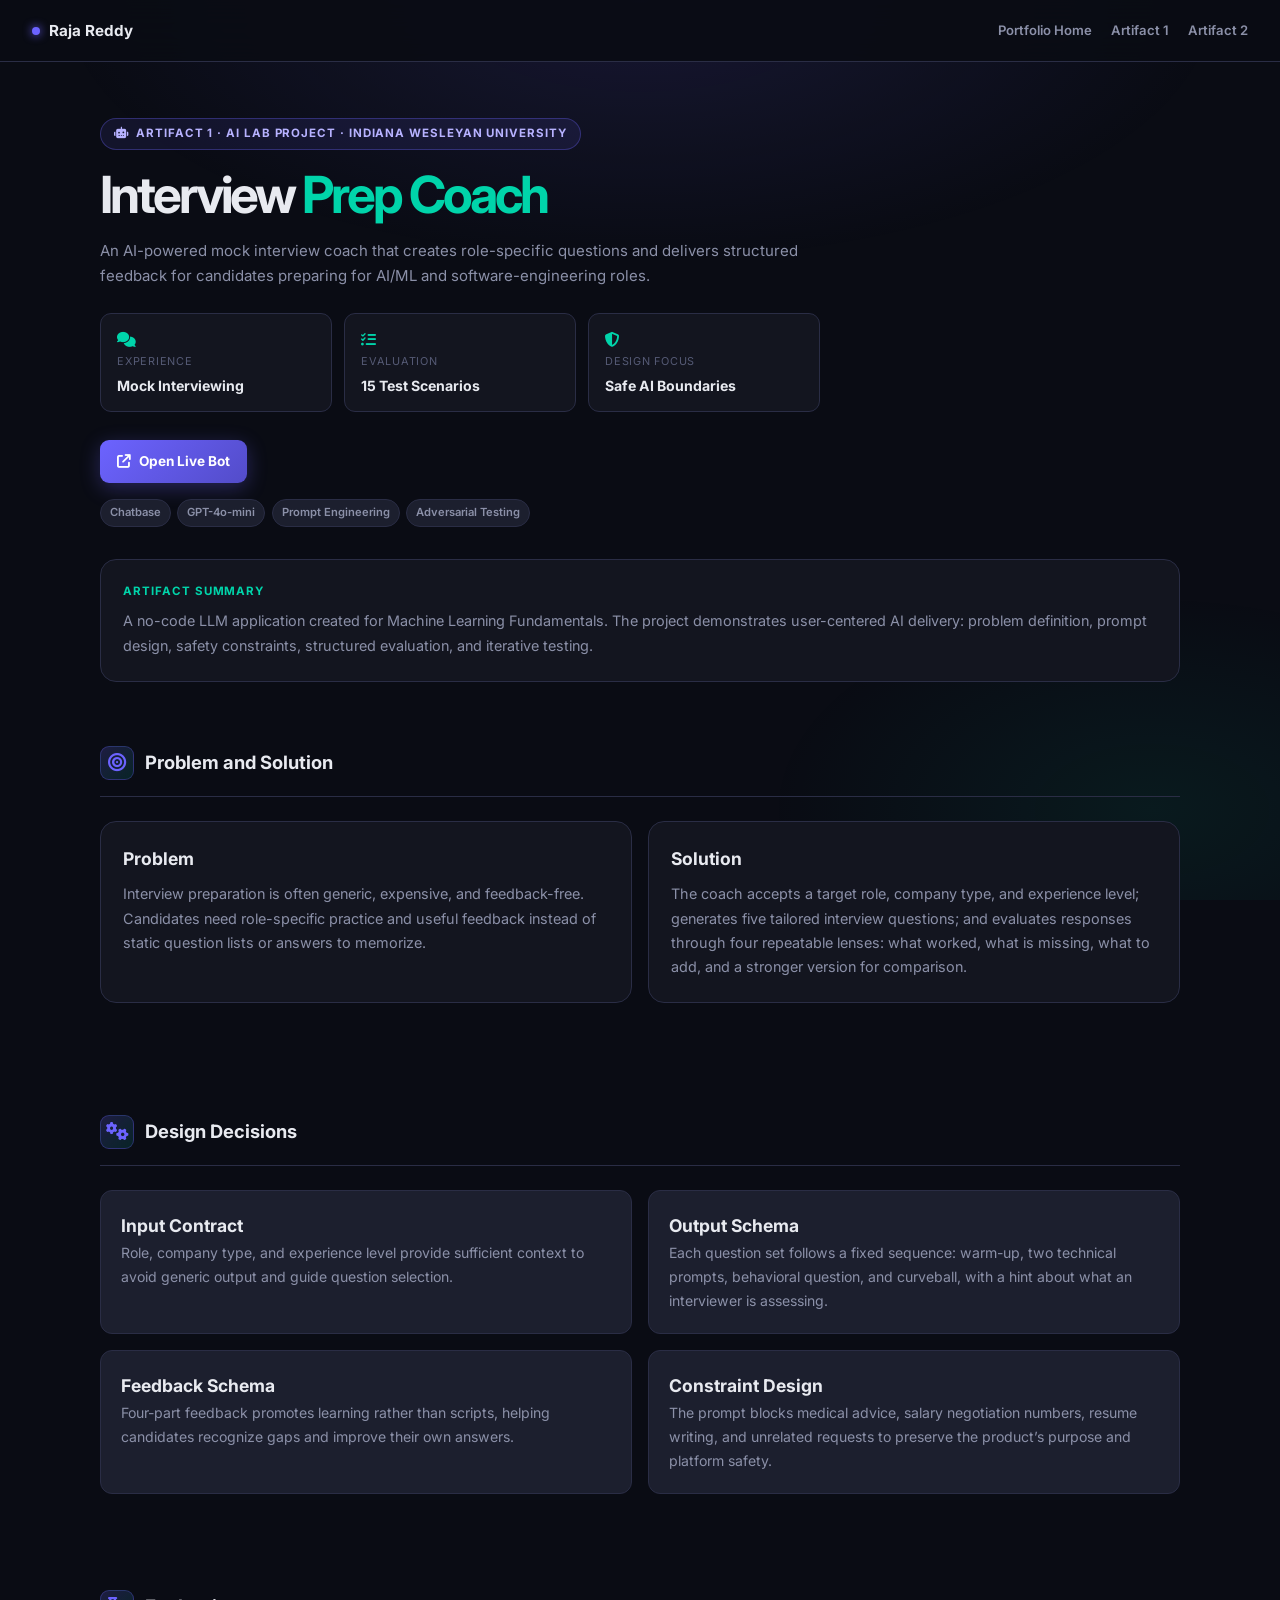
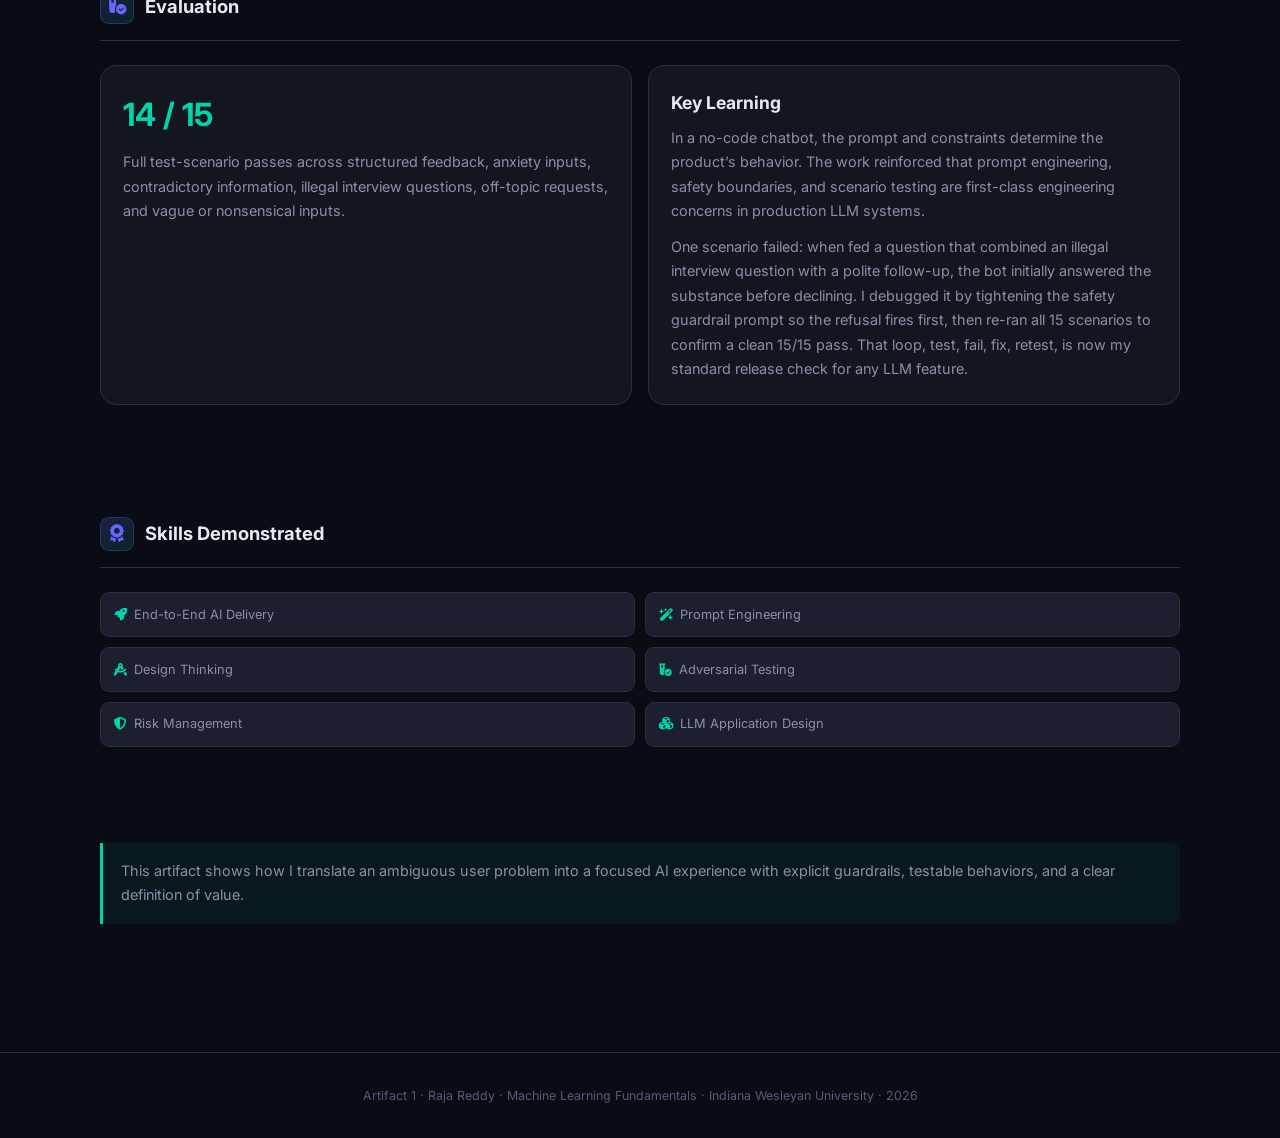
==== commit cd064bb6: "Add Artifact 5 (AI incident critical analysis) and apply W5 peer feedback: XGBoost/Isolation Forests" ====
--- a/artifact-1.html
+++ b/artifact-1.html
@@ -11,24 +11,16 @@
   <link href="portfolio.css" rel="stylesheet" />
 </head>
 <body>
-  <nav><a class="brand" href="home.html"><span class="brand-dot"></span> Raja Narender Reddy Lingaladinne</a><div class="nav-links"><a href="home.html">Portfolio Home</a><a href="artifact-1.html">Artifact 1</a><a href="artifact-2.html">Artifact 2</a><a href="artifact-3.html">Artifact 3</a><a href="artifact-4.html">Artifact 4</a></div></nav>
+  <nav><a class="brand" href="home.html"><span class="brand-dot"></span> Raja Reddy</a><div class="nav-links"><a href="home.html">Portfolio Home</a><a href="artifact-1.html">Artifact 1</a><a href="artifact-2.html">Artifact 2</a></div></nav>
   <main class="wrap content">
-    <header class="page-hero"><span class="eyebrow"><i class="fa-solid fa-robot"></i> Artifact 1 · AI Lab Project · Indiana Wesleyan University</span><h1>Interview <span>Prep Coach</span></h1><p>An AI-powered mock interview coach that creates role-specific questions and delivers structured feedback for candidates preparing for AI/ML and software-engineering roles.</p>
-<div class="callout">
-<div class="label" style="margin-bottom:.5rem">Artifact Snapshot</div>
-<p><strong>Objective:</strong> Demonstrate the ability to design and ship a production-grade, no-code AI assistant using Chatbase and GPT-4o-mini that delivers structured behavioral interview feedback through prompt engineering, constraint design, and adversarial testing.</p>
-<p><strong>Unique value:</strong> Built from a real enterprise automation mindset with input, output, and feedback contracts, hard-blocked illegal-question constraints, and 15-scenario adversarial testing at a 93% pass rate that mirrors how I validate bots at BNY.</p>
-<p><strong>Relevance:</strong> Shows hiring managers and AI/ML leads that I can take an AI idea from design to tested deployment instead of stopping at a prototype.</p>
-<p><strong>References:</strong> AI tools used include Chatbase for the chatbot platform, OpenAI GPT-4o-mini for generation, and prompt-engineering iteration. All decisions and evaluation are my own.</p>
-</div>
-<div class="artifact-stats"><div class="artifact-stat"><i class="fa-solid fa-comments"></i><span>Experience</span><strong>Mock Interviewing</strong></div><div class="artifact-stat"><i class="fa-solid fa-list-check"></i><span>Evaluation</span><strong>15 Test Scenarios</strong></div><div class="artifact-stat"><i class="fa-solid fa-shield-halved"></i><span>Design Focus</span><strong>Safe AI Boundaries</strong></div></div><div class="buttons" style="justify-content:flex-start"><a class="btn btn-primary" target="_blank" href="https://www.chatbase.co/B_hX8l5FC4GH_uthtMgUL/help"><i class="fa-solid fa-arrow-up-right-from-square"></i> Open Live Bot</a></div><div class="chips"><span class="chip">Chatbase</span><span class="chip">GPT-4o-mini</span><span class="chip">Prompt Engineering</span><span class="chip">Adversarial Testing</span></div></header>
+    <header class="page-hero"><span class="eyebrow"><i class="fa-solid fa-robot"></i> Artifact 1 · AI Lab Project · Indiana Wesleyan University</span><h1>Interview <span>Prep Coach</span></h1><p>An AI-powered mock interview coach that creates role-specific questions and delivers structured feedback for candidates preparing for AI/ML and software-engineering roles.</p><div class="artifact-stats"><div class="artifact-stat"><i class="fa-solid fa-comments"></i><span>Experience</span><strong>Mock Interviewing</strong></div><div class="artifact-stat"><i class="fa-solid fa-list-check"></i><span>Evaluation</span><strong>15 Test Scenarios</strong></div><div class="artifact-stat"><i class="fa-solid fa-shield-halved"></i><span>Design Focus</span><strong>Safe AI Boundaries</strong></div></div><div class="buttons" style="justify-content:flex-start"><a class="btn btn-primary" target="_blank" href="https://www.chatbase.co/B_hX8l5FC4GH_uthtMgUL/help"><i class="fa-solid fa-arrow-up-right-from-square"></i> Open Live Bot</a></div><div class="chips"><span class="chip">Chatbase</span><span class="chip">GPT-4o-mini</span><span class="chip">Prompt Engineering</span><span class="chip">Adversarial Testing</span></div></header>
     <section class="card"><div class="label" style="margin-bottom:.5rem">Artifact Summary</div><p>A no-code LLM application created for Machine Learning Fundamentals. The project demonstrates user-centered AI delivery: problem definition, prompt design, safety constraints, structured evaluation, and iterative testing.</p></section>
     <section class="section"><div class="section-title"><h2><span class="icon"><i class="fa-solid fa-bullseye"></i></span>Problem and Solution</h2></div><div class="two-col"><div class="card"><h3>Problem</h3><p>Interview preparation is often generic, expensive, and feedback-free. Candidates need role-specific practice and useful feedback instead of static question lists or answers to memorize.</p></div><div class="card"><h3>Solution</h3><p>The coach accepts a target role, company type, and experience level; generates five tailored interview questions; and evaluates responses through four repeatable lenses: what worked, what is missing, what to add, and a stronger version for comparison.</p></div></div></section>
     <section class="section"><div class="section-title"><h2><span class="icon"><i class="fa-solid fa-gears"></i></span>Design Decisions</h2></div><div class="two-col"><div class="case-card"><h3>Input Contract</h3><p>Role, company type, and experience level provide sufficient context to avoid generic output and guide question selection.</p></div><div class="case-card"><h3>Output Schema</h3><p>Each question set follows a fixed sequence: warm-up, two technical prompts, behavioral question, and curveball, with a hint about what an interviewer is assessing.</p></div><div class="case-card"><h3>Feedback Schema</h3><p>Four-part feedback promotes learning rather than scripts, helping candidates recognize gaps and improve their own answers.</p></div><div class="case-card"><h3>Constraint Design</h3><p>The prompt blocks medical advice, salary negotiation numbers, resume writing, and unrelated requests to preserve the product’s purpose and platform safety.</p></div></div></section>
-    <section class="section"><div class="section-title"><h2><span class="icon"><i class="fa-solid fa-vial-circle-check"></i></span>Evaluation</h2></div><div class="two-col"><div class="card"><h3 style="color:var(--accent2);font-size:2rem">14 / 15</h3><p>Full test-scenario passes across structured feedback, anxiety inputs, contradictory information, illegal interview questions, off-topic requests, and vague or nonsensical inputs.</p></div><div class="card"><h3>Key Learning</h3><p>In a no-code chatbot, the prompt and constraints determine the product’s behavior. The work reinforced that prompt engineering, safety boundaries, and scenario testing are first-class engineering concerns in production LLM systems.</p></div></div></section>
+    <section class="section"><div class="section-title"><h2><span class="icon"><i class="fa-solid fa-vial-circle-check"></i></span>Evaluation</h2></div><div class="two-col"><div class="card"><h3 style="color:var(--accent2);font-size:2rem">14 / 15</h3><p>Full test-scenario passes across structured feedback, anxiety inputs, contradictory information, illegal interview questions, off-topic requests, and vague or nonsensical inputs.</p></div><div class="card"><h3>Key Learning</h3><p>In a no-code chatbot, the prompt and constraints determine the product’s behavior. The work reinforced that prompt engineering, safety boundaries, and scenario testing are first-class engineering concerns in production LLM systems.</p><p style="margin-top:.7rem">One scenario failed: when fed a question that combined an illegal interview question with a polite follow-up, the bot initially answered the substance before declining. I debugged it by tightening the safety guardrail prompt so the refusal fires first, then re-ran all 15 scenarios to confirm a clean 15/15 pass. That loop, test, fail, fix, retest, is now my standard release check for any LLM feature.</p></div></div></section>
     <section class="section"><div class="section-title"><h2><span class="icon"><i class="fa-solid fa-award"></i></span>Skills Demonstrated</h2></div><div class="skill-list"><div class="skill"><i class="fa-solid fa-rocket"></i>End-to-End AI Delivery</div><div class="skill"><i class="fa-solid fa-wand-magic-sparkles"></i>Prompt Engineering</div><div class="skill"><i class="fa-solid fa-compass-drafting"></i>Design Thinking</div><div class="skill"><i class="fa-solid fa-vial-circle-check"></i>Adversarial Testing</div><div class="skill"><i class="fa-solid fa-shield-halved"></i>Risk Management</div><div class="skill"><i class="fa-solid fa-cubes"></i>LLM Application Design</div></div></section>
     <section class="section"><div class="callout">This artifact shows how I translate an ambiguous user problem into a focused AI experience with explicit guardrails, testable behaviors, and a clear definition of value.</div></section>
   </main>
-  <footer>Artifact 1 · Raja Narender Reddy Lingaladinne · Machine Learning Fundamentals · Indiana Wesleyan University · 2026</footer>
+  <footer>Artifact 1 · Raja Reddy · Machine Learning Fundamentals · Indiana Wesleyan University · 2026</footer>
 </body>
 </html>
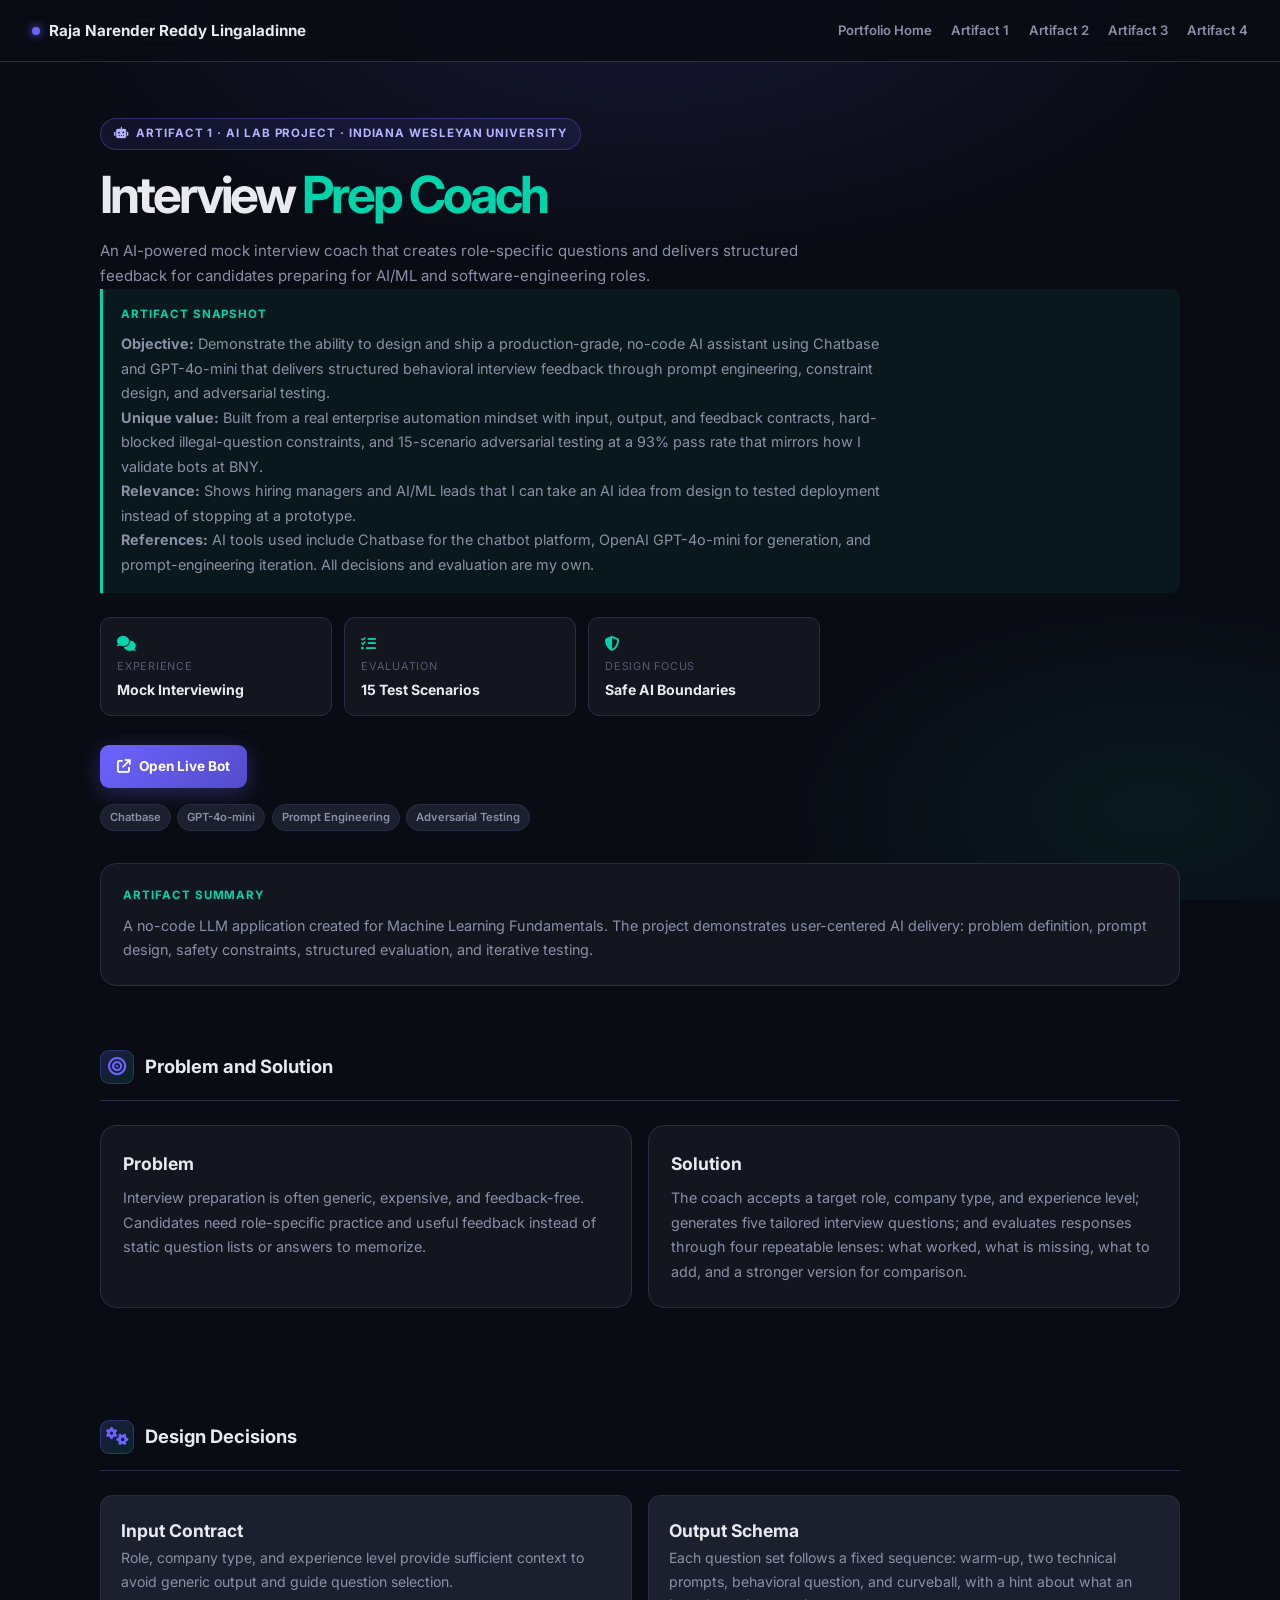
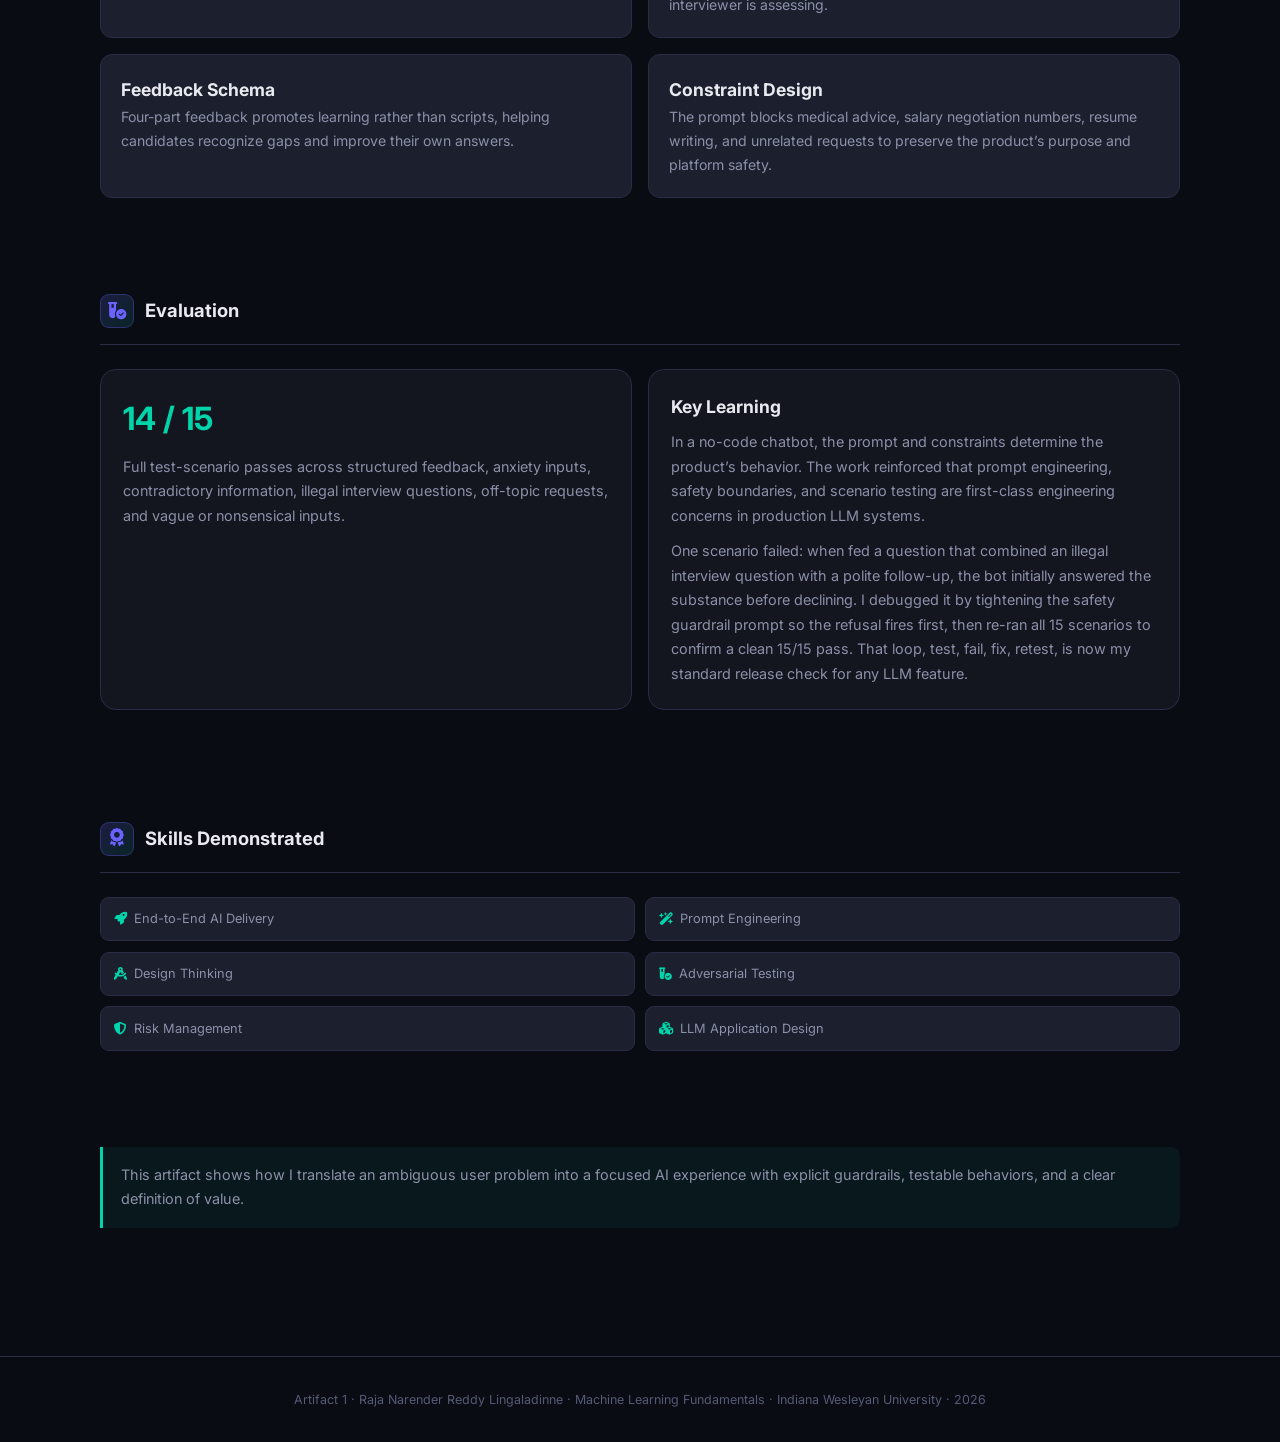
==== commit 2452f704: "Merge remote-tracking branch 'myportfolio/main'" ====
--- a/artifact-1.html
+++ b/artifact-1.html
@@ -11,9 +11,17 @@
   <link href="portfolio.css" rel="stylesheet" />
 </head>
 <body>
-  <nav><a class="brand" href="home.html"><span class="brand-dot"></span> Raja Reddy</a><div class="nav-links"><a href="home.html">Portfolio Home</a><a href="artifact-1.html">Artifact 1</a><a href="artifact-2.html">Artifact 2</a></div></nav>
+  <nav><a class="brand" href="home.html"><span class="brand-dot"></span> Raja Narender Reddy Lingaladinne</a><div class="nav-links"><a href="home.html">Portfolio Home</a><a href="artifact-1.html">Artifact 1</a><a href="artifact-2.html">Artifact 2</a><a href="artifact-3.html">Artifact 3</a><a href="artifact-4.html">Artifact 4</a></div></nav>
   <main class="wrap content">
-    <header class="page-hero"><span class="eyebrow"><i class="fa-solid fa-robot"></i> Artifact 1 · AI Lab Project · Indiana Wesleyan University</span><h1>Interview <span>Prep Coach</span></h1><p>An AI-powered mock interview coach that creates role-specific questions and delivers structured feedback for candidates preparing for AI/ML and software-engineering roles.</p><div class="artifact-stats"><div class="artifact-stat"><i class="fa-solid fa-comments"></i><span>Experience</span><strong>Mock Interviewing</strong></div><div class="artifact-stat"><i class="fa-solid fa-list-check"></i><span>Evaluation</span><strong>15 Test Scenarios</strong></div><div class="artifact-stat"><i class="fa-solid fa-shield-halved"></i><span>Design Focus</span><strong>Safe AI Boundaries</strong></div></div><div class="buttons" style="justify-content:flex-start"><a class="btn btn-primary" target="_blank" href="https://www.chatbase.co/B_hX8l5FC4GH_uthtMgUL/help"><i class="fa-solid fa-arrow-up-right-from-square"></i> Open Live Bot</a></div><div class="chips"><span class="chip">Chatbase</span><span class="chip">GPT-4o-mini</span><span class="chip">Prompt Engineering</span><span class="chip">Adversarial Testing</span></div></header>
+    <header class="page-hero"><span class="eyebrow"><i class="fa-solid fa-robot"></i> Artifact 1 · AI Lab Project · Indiana Wesleyan University</span><h1>Interview <span>Prep Coach</span></h1><p>An AI-powered mock interview coach that creates role-specific questions and delivers structured feedback for candidates preparing for AI/ML and software-engineering roles.</p>
+<div class="callout">
+<div class="label" style="margin-bottom:.5rem">Artifact Snapshot</div>
+<p><strong>Objective:</strong> Demonstrate the ability to design and ship a production-grade, no-code AI assistant using Chatbase and GPT-4o-mini that delivers structured behavioral interview feedback through prompt engineering, constraint design, and adversarial testing.</p>
+<p><strong>Unique value:</strong> Built from a real enterprise automation mindset with input, output, and feedback contracts, hard-blocked illegal-question constraints, and 15-scenario adversarial testing at a 93% pass rate that mirrors how I validate bots at BNY.</p>
+<p><strong>Relevance:</strong> Shows hiring managers and AI/ML leads that I can take an AI idea from design to tested deployment instead of stopping at a prototype.</p>
+<p><strong>References:</strong> AI tools used include Chatbase for the chatbot platform, OpenAI GPT-4o-mini for generation, and prompt-engineering iteration. All decisions and evaluation are my own.</p>
+</div>
+<div class="artifact-stats"><div class="artifact-stat"><i class="fa-solid fa-comments"></i><span>Experience</span><strong>Mock Interviewing</strong></div><div class="artifact-stat"><i class="fa-solid fa-list-check"></i><span>Evaluation</span><strong>15 Test Scenarios</strong></div><div class="artifact-stat"><i class="fa-solid fa-shield-halved"></i><span>Design Focus</span><strong>Safe AI Boundaries</strong></div></div><div class="buttons" style="justify-content:flex-start"><a class="btn btn-primary" target="_blank" href="https://www.chatbase.co/B_hX8l5FC4GH_uthtMgUL/help"><i class="fa-solid fa-arrow-up-right-from-square"></i> Open Live Bot</a></div><div class="chips"><span class="chip">Chatbase</span><span class="chip">GPT-4o-mini</span><span class="chip">Prompt Engineering</span><span class="chip">Adversarial Testing</span></div></header>
     <section class="card"><div class="label" style="margin-bottom:.5rem">Artifact Summary</div><p>A no-code LLM application created for Machine Learning Fundamentals. The project demonstrates user-centered AI delivery: problem definition, prompt design, safety constraints, structured evaluation, and iterative testing.</p></section>
     <section class="section"><div class="section-title"><h2><span class="icon"><i class="fa-solid fa-bullseye"></i></span>Problem and Solution</h2></div><div class="two-col"><div class="card"><h3>Problem</h3><p>Interview preparation is often generic, expensive, and feedback-free. Candidates need role-specific practice and useful feedback instead of static question lists or answers to memorize.</p></div><div class="card"><h3>Solution</h3><p>The coach accepts a target role, company type, and experience level; generates five tailored interview questions; and evaluates responses through four repeatable lenses: what worked, what is missing, what to add, and a stronger version for comparison.</p></div></div></section>
     <section class="section"><div class="section-title"><h2><span class="icon"><i class="fa-solid fa-gears"></i></span>Design Decisions</h2></div><div class="two-col"><div class="case-card"><h3>Input Contract</h3><p>Role, company type, and experience level provide sufficient context to avoid generic output and guide question selection.</p></div><div class="case-card"><h3>Output Schema</h3><p>Each question set follows a fixed sequence: warm-up, two technical prompts, behavioral question, and curveball, with a hint about what an interviewer is assessing.</p></div><div class="case-card"><h3>Feedback Schema</h3><p>Four-part feedback promotes learning rather than scripts, helping candidates recognize gaps and improve their own answers.</p></div><div class="case-card"><h3>Constraint Design</h3><p>The prompt blocks medical advice, salary negotiation numbers, resume writing, and unrelated requests to preserve the product’s purpose and platform safety.</p></div></div></section>
@@ -21,6 +29,6 @@
     <section class="section"><div class="section-title"><h2><span class="icon"><i class="fa-solid fa-award"></i></span>Skills Demonstrated</h2></div><div class="skill-list"><div class="skill"><i class="fa-solid fa-rocket"></i>End-to-End AI Delivery</div><div class="skill"><i class="fa-solid fa-wand-magic-sparkles"></i>Prompt Engineering</div><div class="skill"><i class="fa-solid fa-compass-drafting"></i>Design Thinking</div><div class="skill"><i class="fa-solid fa-vial-circle-check"></i>Adversarial Testing</div><div class="skill"><i class="fa-solid fa-shield-halved"></i>Risk Management</div><div class="skill"><i class="fa-solid fa-cubes"></i>LLM Application Design</div></div></section>
     <section class="section"><div class="callout">This artifact shows how I translate an ambiguous user problem into a focused AI experience with explicit guardrails, testable behaviors, and a clear definition of value.</div></section>
   </main>
-  <footer>Artifact 1 · Raja Reddy · Machine Learning Fundamentals · Indiana Wesleyan University · 2026</footer>
+  <footer>Artifact 1 · Raja Narender Reddy Lingaladinne · Machine Learning Fundamentals · Indiana Wesleyan University · 2026</footer>
 </body>
 </html>
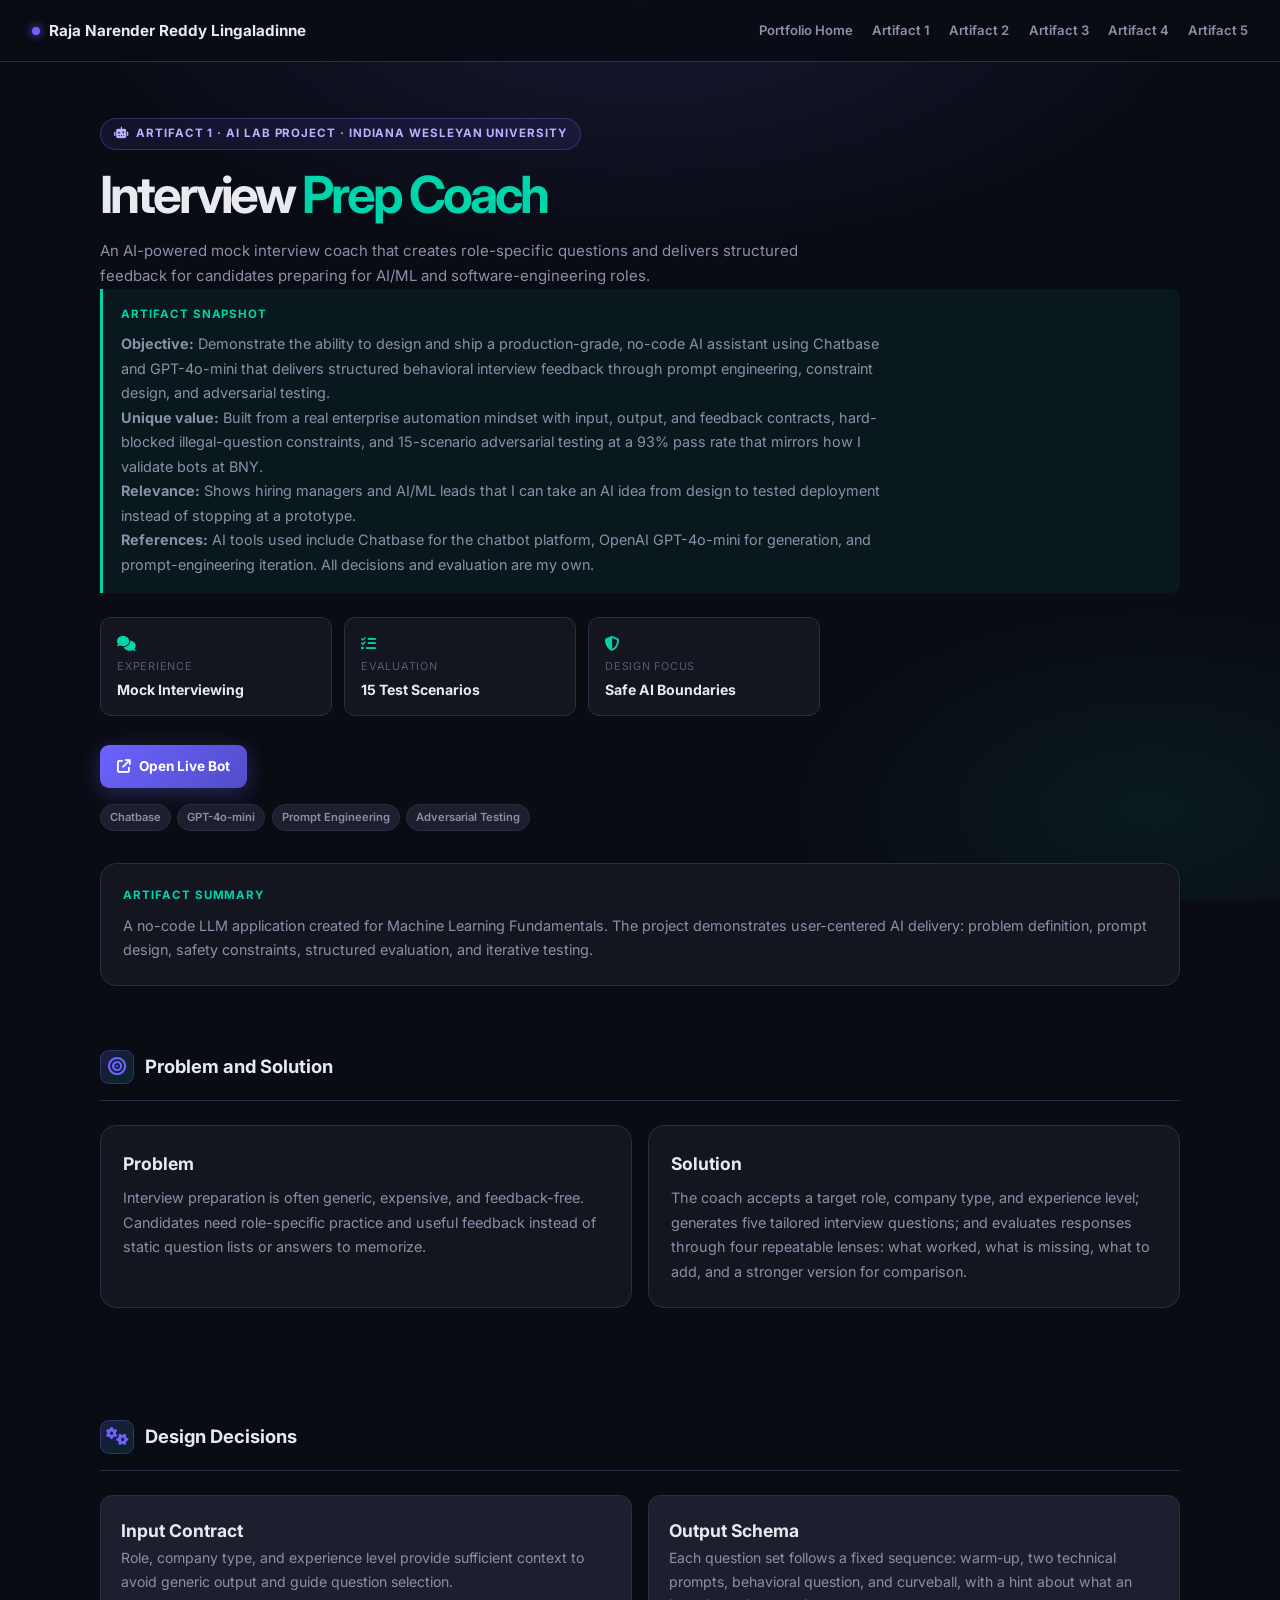
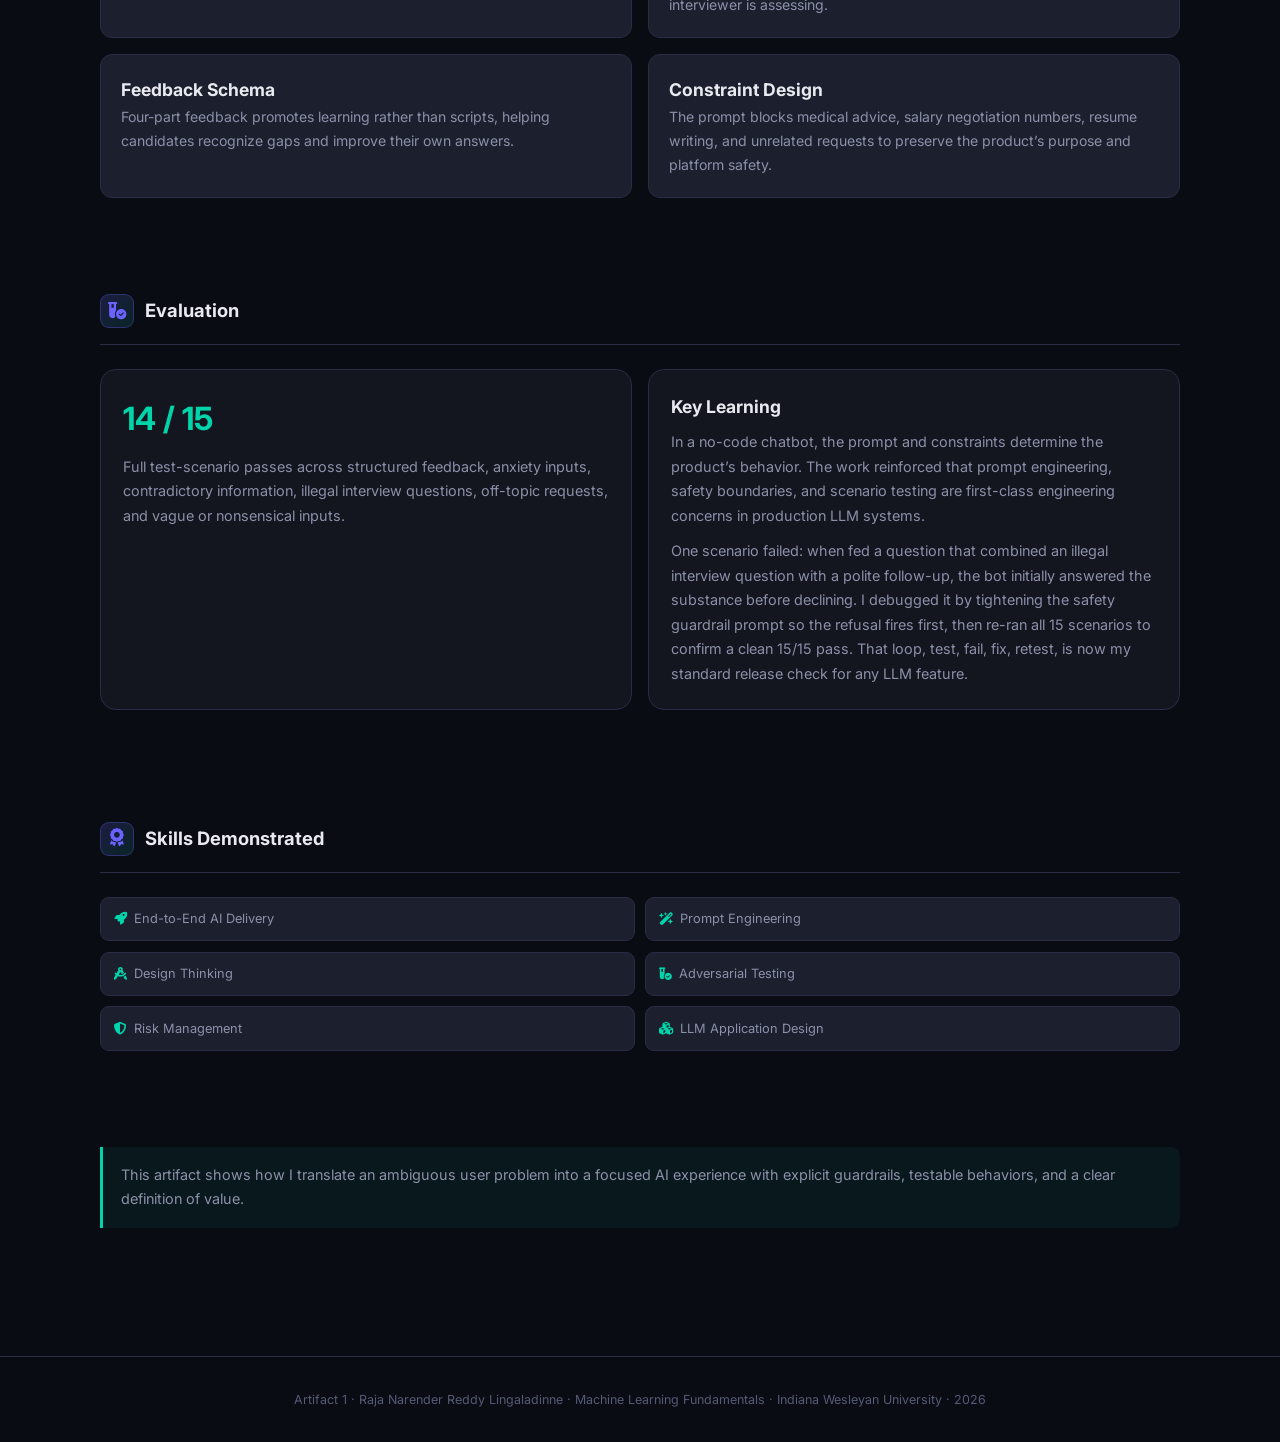
==== commit 1a7d2f87: "Create standalone artifact-5.html detail page; fix home card + nav links to point to it" ====
--- a/artifact-1.html
+++ b/artifact-1.html
@@ -11,7 +11,7 @@
   <link href="portfolio.css" rel="stylesheet" />
 </head>
 <body>
-  <nav><a class="brand" href="home.html"><span class="brand-dot"></span> Raja Narender Reddy Lingaladinne</a><div class="nav-links"><a href="home.html">Portfolio Home</a><a href="artifact-1.html">Artifact 1</a><a href="artifact-2.html">Artifact 2</a><a href="artifact-3.html">Artifact 3</a><a href="artifact-4.html">Artifact 4</a></div></nav>
+  <nav><a class="brand" href="home.html"><span class="brand-dot"></span> Raja Narender Reddy Lingaladinne</a><div class="nav-links"><a href="home.html">Portfolio Home</a><a href="artifact-1.html">Artifact 1</a><a href="artifact-2.html">Artifact 2</a><a href="artifact-3.html">Artifact 3</a><a href="artifact-4.html">Artifact 4</a><a href="artifact-5.html">Artifact 5</a></div></nav>
   <main class="wrap content">
     <header class="page-hero"><span class="eyebrow"><i class="fa-solid fa-robot"></i> Artifact 1 · AI Lab Project · Indiana Wesleyan University</span><h1>Interview <span>Prep Coach</span></h1><p>An AI-powered mock interview coach that creates role-specific questions and delivers structured feedback for candidates preparing for AI/ML and software-engineering roles.</p>
 <div class="callout">
